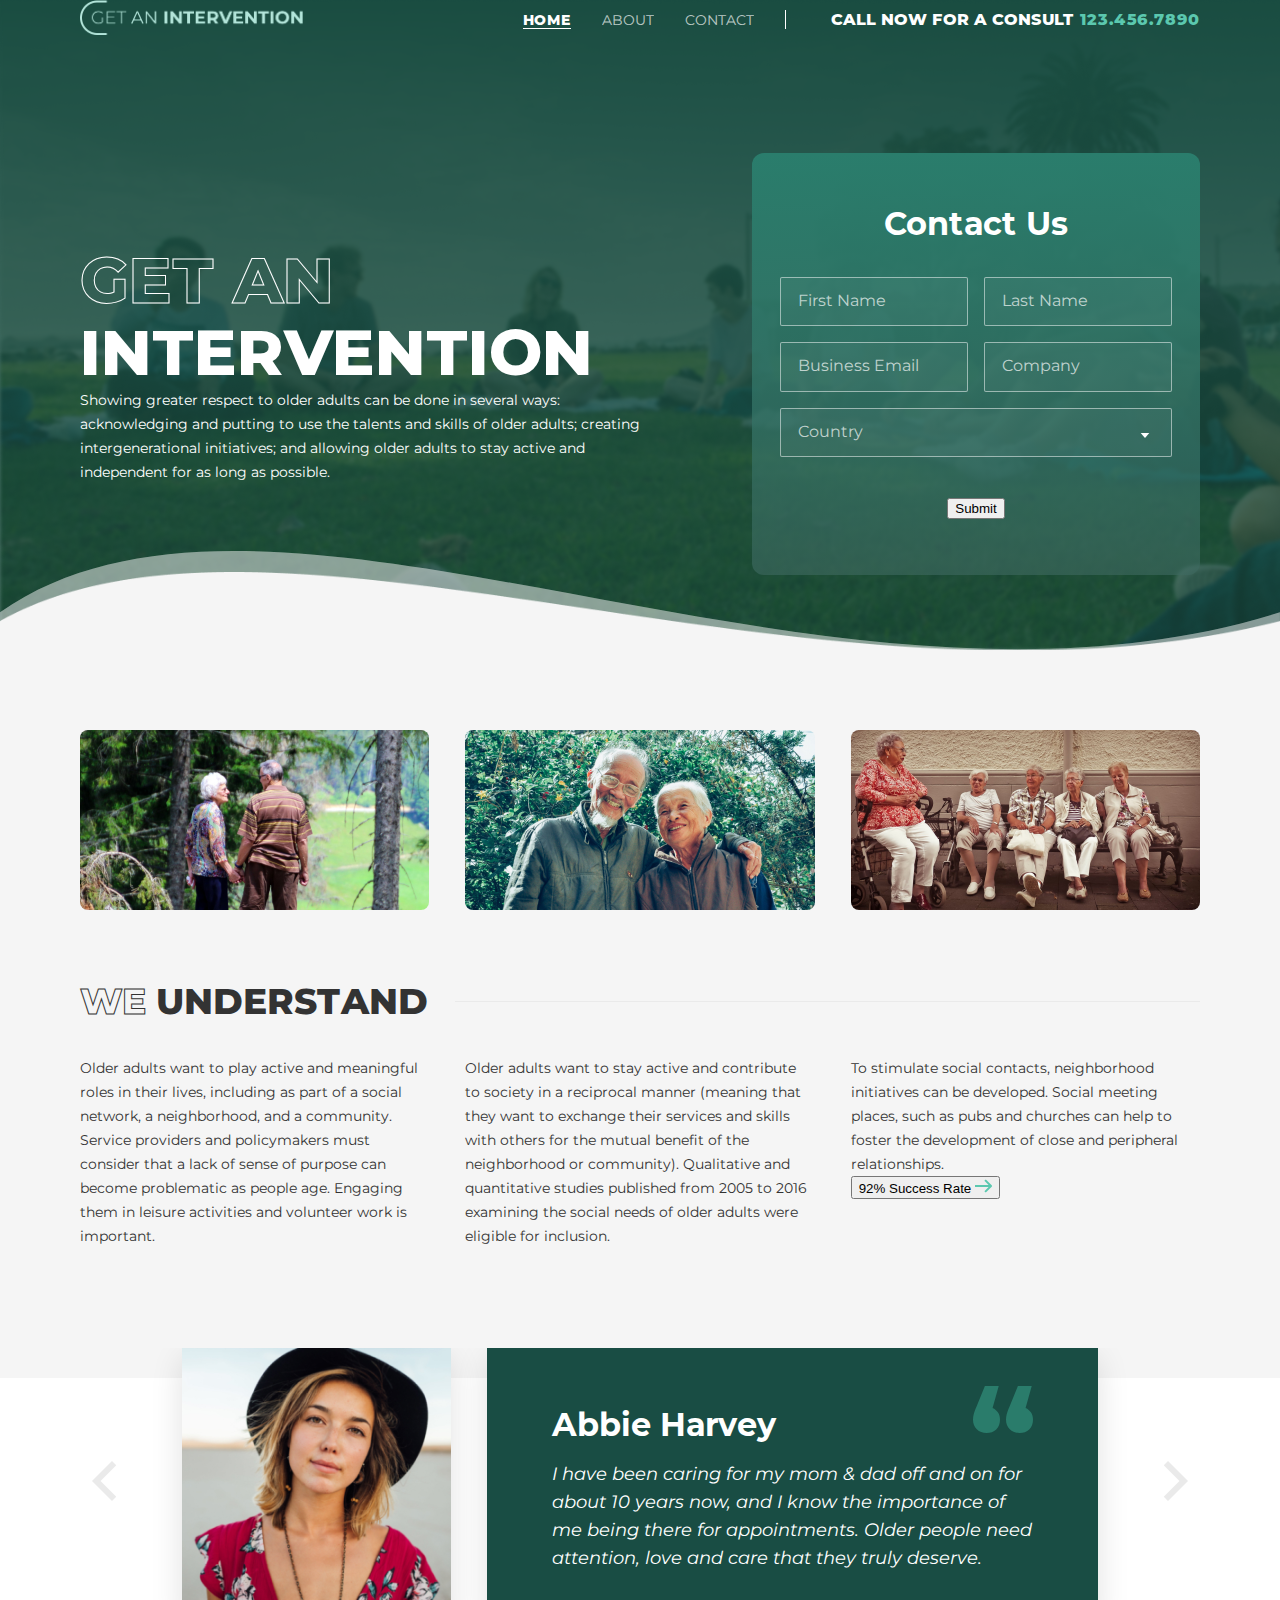
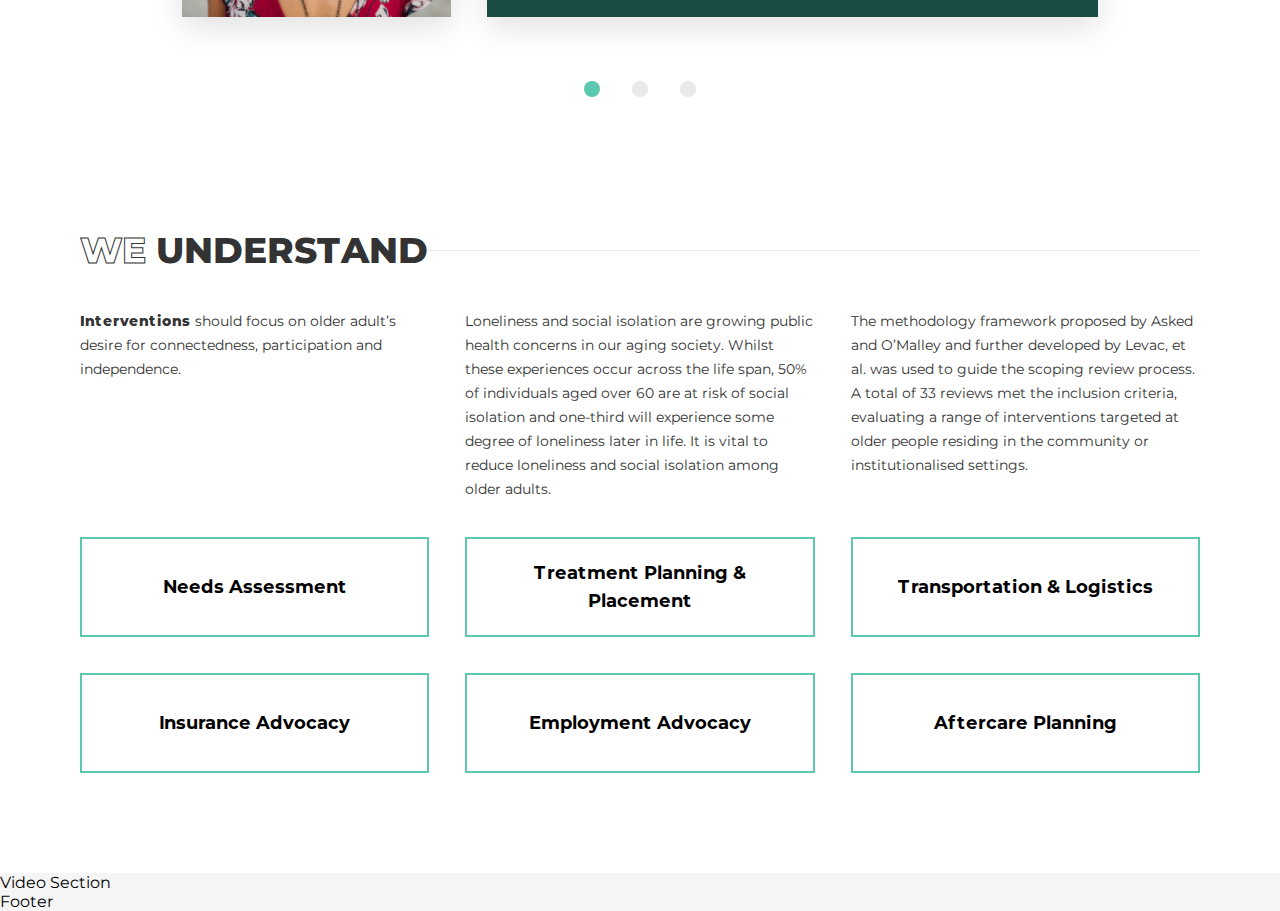
==== index.html @ 81221dfa "feat: :sparkles: introduce contact form" ====
<!DOCTYPE html>
<html lang="en">
  <head>
    <meta charset="UTF-8" />
    <meta name="viewport" content="width=device-width, initial-scale=1.0" />
    <title>Get an intervention</title>

    <link rel="stylesheet" href="./css/style.css" />
  </head>
  <body>
    <section id="header-section" class="hidden">
      <div class="main-container">
        <div class="flex flex-wrap justify-between">
          <div class="header-logo">
            <img src="./public/images/logo.png" />
          </div>
          <div class="header-menu flex flex-wrap align-center">
            <div class="header-menu-item active">HOME</div>
            <div class="header-menu-item">ABOUT</div>
            <div class="header-menu-item">CONTACT</div>
            <div class="header-menu-contact">
              CALL NOW FOR A CONSULT <span>123.456.7890</span>
            </div>
          </div>
        </div>
      </div>
    </section>

    <section id="masthead-section">
      <div class="relative h-full">
        <div class="h-fit main-container masthead-header">
          <div class="flex flex-wrap justify-between align-center">
            <div class="header-logo">
              <img src="./public/images/logo.png" />
            </div>
            <div class="header-menu flex flex-wrap align-center">
              <div class="header-menu-item active">HOME</div>
              <div class="header-menu-item">ABOUT</div>
              <div class="header-menu-item">CONTACT</div>
              <div class="header-menu-contact">
                CALL NOW FOR A CONSULT <span>123.456.7890</span>
              </div>
            </div>
          </div>
        </div>

        <div class="main-container h-full masthead-content">
          <div class="flex flex-wrap h-full">
            <div class="w-60 flex align-center">
              <div>
                <h1 class="general-title white masthead-content-title">
                  <span>GET AN</span> <br />
                  INTERVENTION
                </h1>
                <p class="masthead-description">
                  Showing greater respect to older adults can be done in several
                  ways: <br />
                  acknowledging and putting to use the talents and skills of
                  older adults; creating intergenerational initiatives; and
                  allowing older adults to stay active and independent for as
                  long as possible.
                </p>
              </div>
            </div>
            <div class="w-40 flex align-center">
              <div class="w-full masthead-contact-container">
                <h1>Contact Us</h1>
                <form id="masthead-contact-form">
                  <div class="grid masthead-input-container">
                    <div class="custom-input-container">
                      <label for="first-name" class="custom-label">
                        First Name
                      </label>
                      <input
                        placeholder=" "
                        required
                        class="custom-input"
                        name="first-name"
                      />
                      <div class="custom-input-error">
                        <div class="polygon"></div>
                        <div class="custom-input-error-message">
                          This field can’t be empty. <br />
                          Please fill it in.
                        </div>
                      </div>
                    </div>
                    <div class="custom-input-container">
                      <label for="last-name" class="custom-label">
                        Last Name
                      </label>
                      <input
                        placeholder=" "
                        required
                        class="custom-input"
                        name="last-name"
                      />
                      <div class="custom-input-error">
                        <div class="polygon"></div>
                        <div class="custom-input-error-message">
                          This field can’t be empty. <br />
                          Please fill it in.
                        </div>
                      </div>
                    </div>
                    <div class="custom-input-container">
                      <label for="email" class="custom-label">
                        Business Email
                      </label>
                      <input
                        placeholder=" "
                        required
                        class="custom-input"
                        type="email"
                        name="email"
                      />
                      <div class="custom-input-error">
                        <div class="polygon"></div>
                        <div class="custom-input-error-message">
                          This field can’t be empty. <br />
                          Please fill it in.
                        </div>
                      </div>
                    </div>
                    <div class="custom-input-container">
                      <label for="company" class="custom-label">
                        Company
                      </label>
                      <input
                        placeholder=" "
                        required
                        class="custom-input"
                        name="company"
                      />
                      <div class="custom-input-error">
                        <div class="polygon"></div>
                        <div class="custom-input-error-message">
                          This field can’t be empty. <br />
                          Please fill it in.
                        </div>
                      </div>
                    </div>
                  </div>
                  <div class="grid masthead-select-container">
                    <div class="custom-select-container">
                      <label for="country" class="custom-label">Country</label>
                      <select class="custom-input" name="country" required>
                        <option disabled selected value=""></option>
                        <option value="US">United States</option>
                        <option value="IN">Indonesia</option>
                        <option value="SG">Singapore</option>
                        <option value="HK">Hongkong</option>
                      </select>
                      <svg
                        width="10"
                        height="5"
                        viewBox="0 0 10 5"
                        fill="none"
                        xmlns="http://www.w3.org/2000/svg"
                        class="custom-select-icon"
                      >
                        <path
                          d="M4.99995 5L0.669823 -2.18762e-06L9.33008 -1.43051e-06L4.99995 5Z"
                          fill="white"
                        />
                      </svg>
                      <div class="custom-input-error">
                        <div class="polygon"></div>
                        <div class="custom-input-error-message">
                          This field can’t be empty. Please select specific
                          country.
                        </div>
                      </div>
                    </div>
                  </div>
                  <div class="masthead-contact-button">
                    <button id="masthead-contact-submit-button" type="submit">
                      Submit
                    </button>
                  </div>
                </form>
              </div>
            </div>
          </div>
        </div>

        <div class="absolute masthead-wave w-full">
          <img
            src="./public/images/wave.svg"
            class="masthead-second-wave w-full"
          />
          <img
            src="./public/images/wave.png"
            class="masthead-first-wave w-full"
          />
        </div>
      </div>
    </section>

    <section id="photo-grid-section">
      <div class="main-container">
        <div class="grid justify-between photo-grid-item-container">
          <div class="photo-grid-item">
            <img src="./public/images/grid-1.jpg" />
          </div>
          <div class="photo-grid-item">
            <img src="./public/images/grid-2.jpg" />
          </div>
          <div class="photo-grid-item">
            <img src="./public/images/grid-3.jpg" />
          </div>
        </div>
        <div class="flex flex-wrap align-center photo-grid-title-container">
          <h1 class="general-title black photo-grid-title">
            <span>WE</span> UNDERSTAND
          </h1>
          <div class="divider"></div>
        </div>
        <div class="grid photo-grid-content">
          <div class="">
            <p>
              Older adults want to play active and meaningful roles in their
              lives, including as part of a social network, a neighborhood, and
              a community. Service providers and policymakers must consider that
              a lack of sense of purpose can become problematic as people age.
              Engaging them in leisure activities and volunteer work is
              important.
            </p>
          </div>
          <div class="">
            <p>
              Older adults want to stay active and contribute to society in a
              reciprocal manner (meaning that they want to exchange their
              services and skills with others for the mutual benefit of the
              neighborhood or community). Qualitative and quantitative studies
              published from 2005 to 2016 examining the social needs of older
              adults were eligible for inclusion.
            </p>
          </div>
          <div class="">
            <p>
              To stimulate social contacts, neighborhood initiatives can be
              developed. Social meeting places, such as pubs and churches can
              help to foster the development of close and peripheral
              relationships.
            </p>
            <div>
              <button>
                92% Success Rate
                <span><img src="./public/icons/right-arrow.svg" /></span>
              </button>
            </div>
          </div>
        </div>
      </div>
    </section>

    <section id="testimonial-section">
      <div class="main-container">
        <div id="testimonial-slider">
          <div class="flex flex-wrap align-center">
            <div class="w-fit testimonial-slider-arrow">
              <svg
                width="48"
                height="48"
                viewBox="0 0 48 48"
                fill="none"
                xmlns="http://www.w3.org/2000/svg"
              >
                <path
                  d="M36.24 39.76L20.48 24L36.24 8.24L32 4L12 24L32 44L36.24 39.76Z"
                  fill="#EAEAEA"
                />
              </svg>
            </div>
            <div class="testimonial-slider-item-container">
              <div
                class="flex flex-wrap align-center testimonial-slider-item active"
              >
                <div class="slider-item-image">
                  <img src="./public/images/slider-1.jpg" />
                </div>
                <div class="slider-item-content-container">
                  <div class="slider-item-content">
                    <h1>Abbie Harvey</h1>
                    <p>
                      I have been caring for my mom & dad off and on for about
                      10 years now, and I know the importance of me being there
                      for appointments. Older people need attention, love and
                      care that they truly deserve.
                    </p>
                  </div>
                  <div class="slider-item-content-quotes">
                    <img src="./public/icons/quotes.svg" />
                  </div>
                </div>
              </div>
              <div class="flex flex-wrap align-center testimonial-slider-item">
                <div class="slider-item-image">
                  <img src="./public/images/slider-2.jpg" />
                </div>
                <div class="slider-item-content-container">
                  <div class="slider-item-content">
                    <h1>John Doe</h1>
                    <p>
                      I’ve been helping my aunt and uncle for almost 5 years
                      now, and I realize how crucial it is to be there during
                      their appointments. Seniors need the care, understanding,
                      and kindness that they truly deserve.
                    </p>
                  </div>
                  <div class="slider-item-content-quotes">
                    <img src="./public/icons/quotes.svg" />
                  </div>
                </div>
              </div>
              <div class="flex flex-wrap align-center testimonial-slider-item">
                <div class="slider-item-image">
                  <img src="./public/images/slider-3.jpg" />
                </div>
                <div class="slider-item-content-container">
                  <div class="slider-item-content">
                    <h1>Aria Celeste</h1>
                    <p>
                      I've been looking after my grandparents for several years,
                      and I’ve come to see how important it is to be present for
                      their visits. Older adults deserve the respect, warmth,
                      and attention that make a real difference in their lives.
                    </p>
                  </div>
                  <div class="slider-item-content-quotes">
                    <img src="./public/icons/quotes.svg" />
                  </div>
                </div>
              </div>
            </div>
            <div class="w-fit testimonial-slider-arrow">
              <svg
                width="48"
                height="48"
                viewBox="0 0 48 48"
                fill="none"
                xmlns="http://www.w3.org/2000/svg"
              >
                <path
                  d="M11.76 8.24L27.52 24L11.76 39.76L16 44L36 24L16 4L11.76 8.24Z"
                  fill="#EAEAEA"
                />
              </svg>
            </div>
          </div>
          <div class="testimonial-slider-dot-container">
            <div class="testimonial-slider-dot active"></div>
            <div class="testimonial-slider-dot"></div>
            <div class="testimonial-slider-dot"></div>
          </div>
        </div>
      </div>
    </section>

    <section id="organize-section">
      <div class="main-container">
        <div class="flex flex-wrap align-center organized-title-container">
          <h1 class="general-title black organized-title">
            <span>WE</span> UNDERSTAND
          </h1>
          <div class="divider"></div>
        </div>
        <div class="grid organized-content">
          <div class="">
            <p>
              <strong>Interventions</strong> should focus on older adult’s
              desire for connectedness, participation and independence.
            </p>
          </div>
          <div class="">
            <p>
              Loneliness and social isolation are growing public health concerns
              in our aging society. Whilst these experiences occur across the
              life span, 50% of individuals aged over 60 are at risk of social
              isolation and one-third will experience some degree of loneliness
              later in life. It is vital to reduce loneliness and social
              isolation among older adults.
            </p>
          </div>
          <div class="">
            <p>
              The methodology framework proposed by Asked and O’Malley and
              further developed by Levac, et al. was used to guide the scoping
              review process. A total of 33 reviews met the inclusion criteria,
              evaluating a range of interventions targeted at older people
              residing in the community or institutionalised settings.
            </p>
          </div>
        </div>
        <div class="grid organized-boxed">
          <div class="organized-boxed-item">
            <div class="flex align-center organized-boxed-item-content">
              Needs Assessment
              <span class="flex align-center organized-boxed-item-info">
                <img src="./public/icons/info.svg" />
              </span>
            </div>
            <div class="flex align-center organized-boxed-item-more-info">
              <div class="relative">
                <div class="polygon"></div>
                <div class="organized-boxed-item-more-info-content">
                  We take the time to understand your unique circumstances and
                  identify the specific resources and services required to best
                  support your goals.
                </div>
              </div>
            </div>
          </div>
          <div class="organized-boxed-item">
            <div class="flex align-center organized-boxed-item-content">
              Treatment Planning & <br />
              Placement
              <span class="flex align-center organized-boxed-item-info">
                <img src="./public/icons/info.svg" />
              </span>
            </div>
            <div class="flex align-center organized-boxed-item-more-info">
              <div class="relative">
                <div class="polygon"></div>
                <div class="organized-boxed-item-more-info-content">
                  Our team develops personalized treatment plans and connects
                  you with the right services to ensure you receive the care you
                  need in the most suitable setting.
                </div>
              </div>
            </div>
          </div>
          <div class="organized-boxed-item">
            <div class="flex align-center organized-boxed-item-content">
              Transportation & Logistics
              <span class="flex align-center organized-boxed-item-info">
                <img src="./public/icons/info.svg" />
              </span>
            </div>
            <div class="flex align-center organized-boxed-item-more-info">
              <div class="relative">
                <div class="polygon"></div>
                <div class="organized-boxed-item-more-info-content">
                  We coordinate all the details of your journey, ensuring
                  seamless and stress-free transportation solutions that align
                  with your treatment and personal needs.
                </div>
              </div>
            </div>
          </div>
          <div class="organized-boxed-item">
            <div class="flex align-center organized-boxed-item-content">
              Insurance Advocacy
              <span class="flex align-center organized-boxed-item-info">
                <img src="./public/icons/info.svg" />
              </span>
            </div>
            <div class="flex align-center organized-boxed-item-more-info">
              <div class="relative">
                <div class="polygon"></div>
                <div class="organized-boxed-item-more-info-content">
                  We’re experienced in our individual crafts and understand how
                  each one of our roles impacts your plan holistically.
                </div>
              </div>
            </div>
          </div>
          <div class="organized-boxed-item">
            <div class="flex align-center organized-boxed-item-content">
              Employment Advocacy
              <span class="flex align-center organized-boxed-item-info">
                <img src="./public/icons/info.svg" />
              </span>
            </div>
            <div class="flex align-center organized-boxed-item-more-info">
              <div class="relative">
                <div class="polygon"></div>
                <div class="organized-boxed-item-more-info-content">
                  We assist you in navigating the job market, advocating for
                  opportunities that align with your skills, experience, and
                  long-term career aspirations.
                </div>
              </div>
            </div>
          </div>
          <div class="organized-boxed-item">
            <div class="flex align-center organized-boxed-item-content">
              Aftercare Planning
              <span class="flex align-center organized-boxed-item-info">
                <img src="./public/icons/info.svg" />
              </span>
            </div>
            <div class="flex align-center organized-boxed-item-more-info">
              <div class="relative">
                <div class="polygon"></div>
                <div class="organized-boxed-item-more-info-content">
                  We create customized aftercare plans that provide ongoing
                  support, helping you maintain progress and stay on track long
                  after your initial treatment ends.
                </div>
              </div>
            </div>
          </div>
        </div>
      </div>
    </section>

    <section id="video-section">Video Section</section>

    <footer id="footer">Footer</footer>

    <script src="./js/index.js" type="text/javascript"></script>
    <script src="./js/slider.js" type="text/javascript"></script>
    <script src="./js/input.js" type="text/javascript"></script>
  </body>
</html>
---- css/style.css ----
@import "_font.css";
@import "_color.css";
@import "_general.css";
@import "_theme.css";
@import "_input.css";

@import "header.css";
@import "masthead.css";
@import "photo-grid.css";
@import "testimonial.css";
@import "organized.css";

@import "_1280px.css";
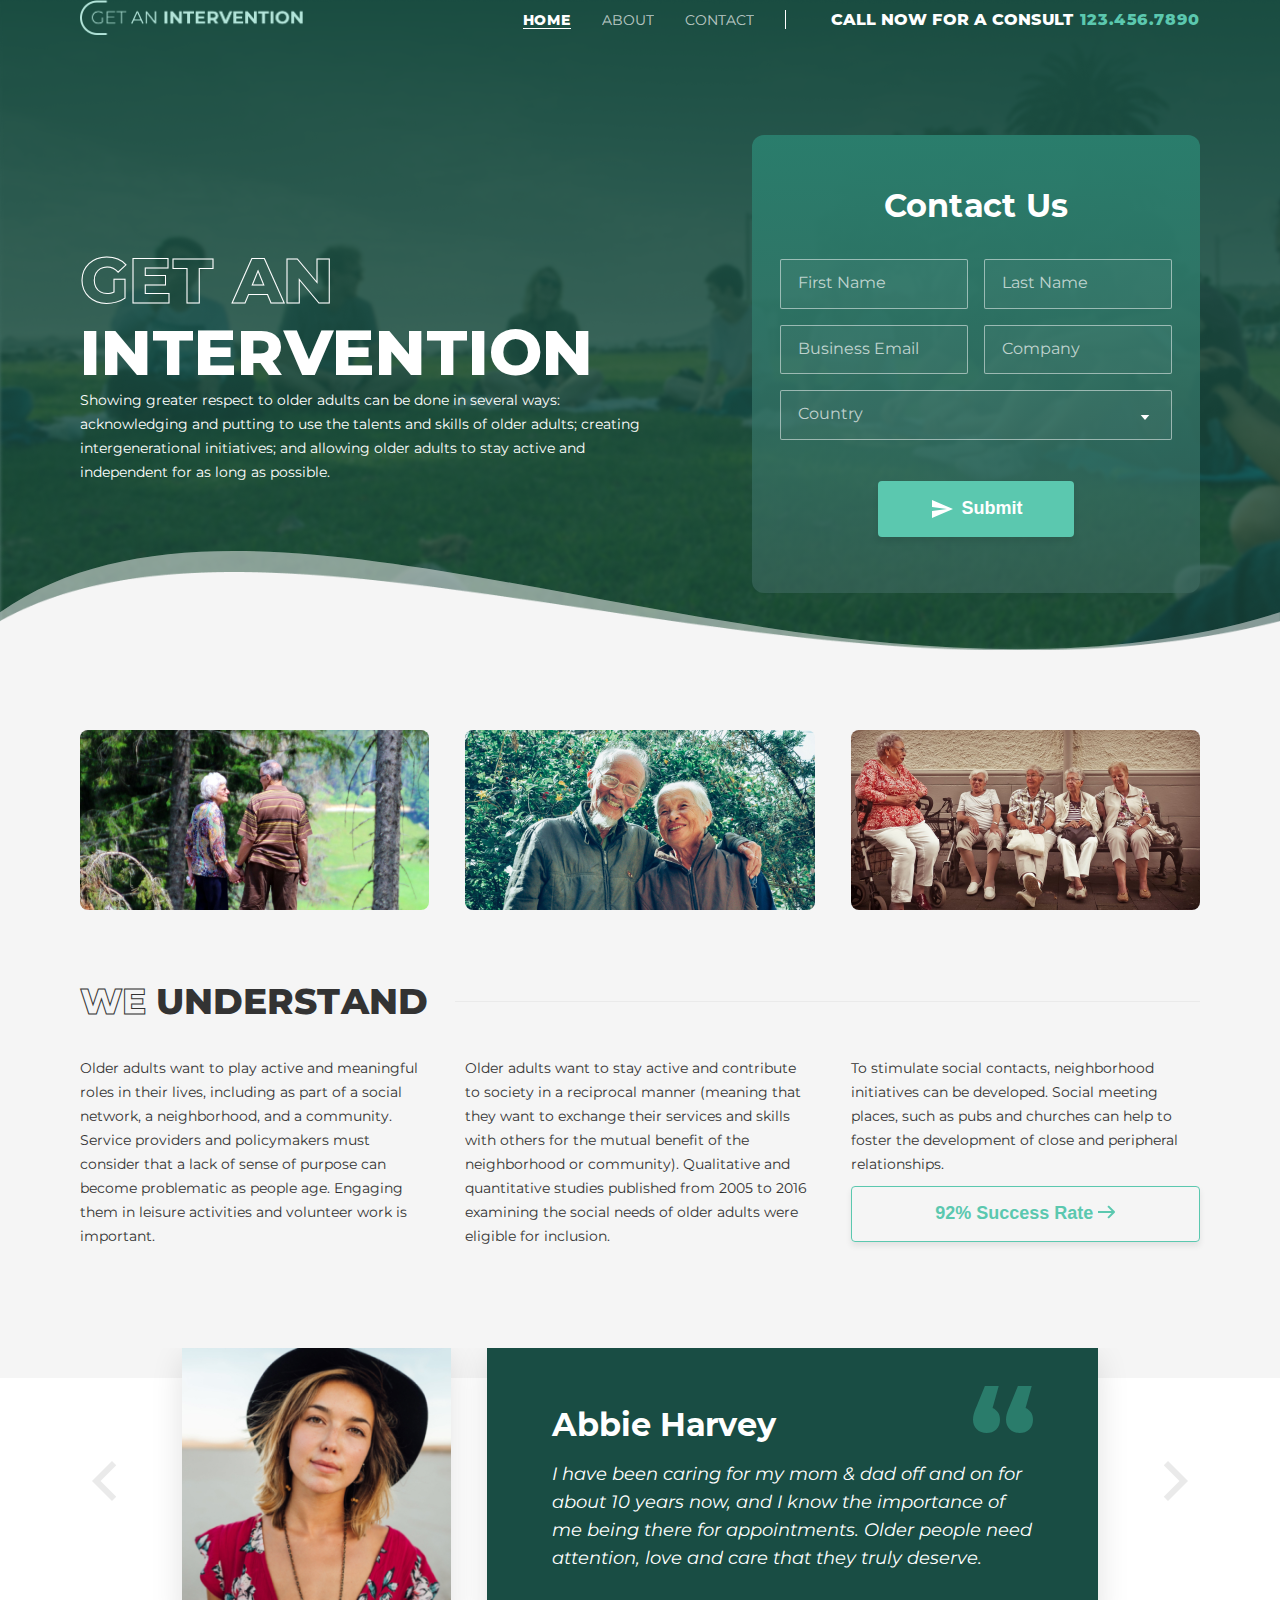
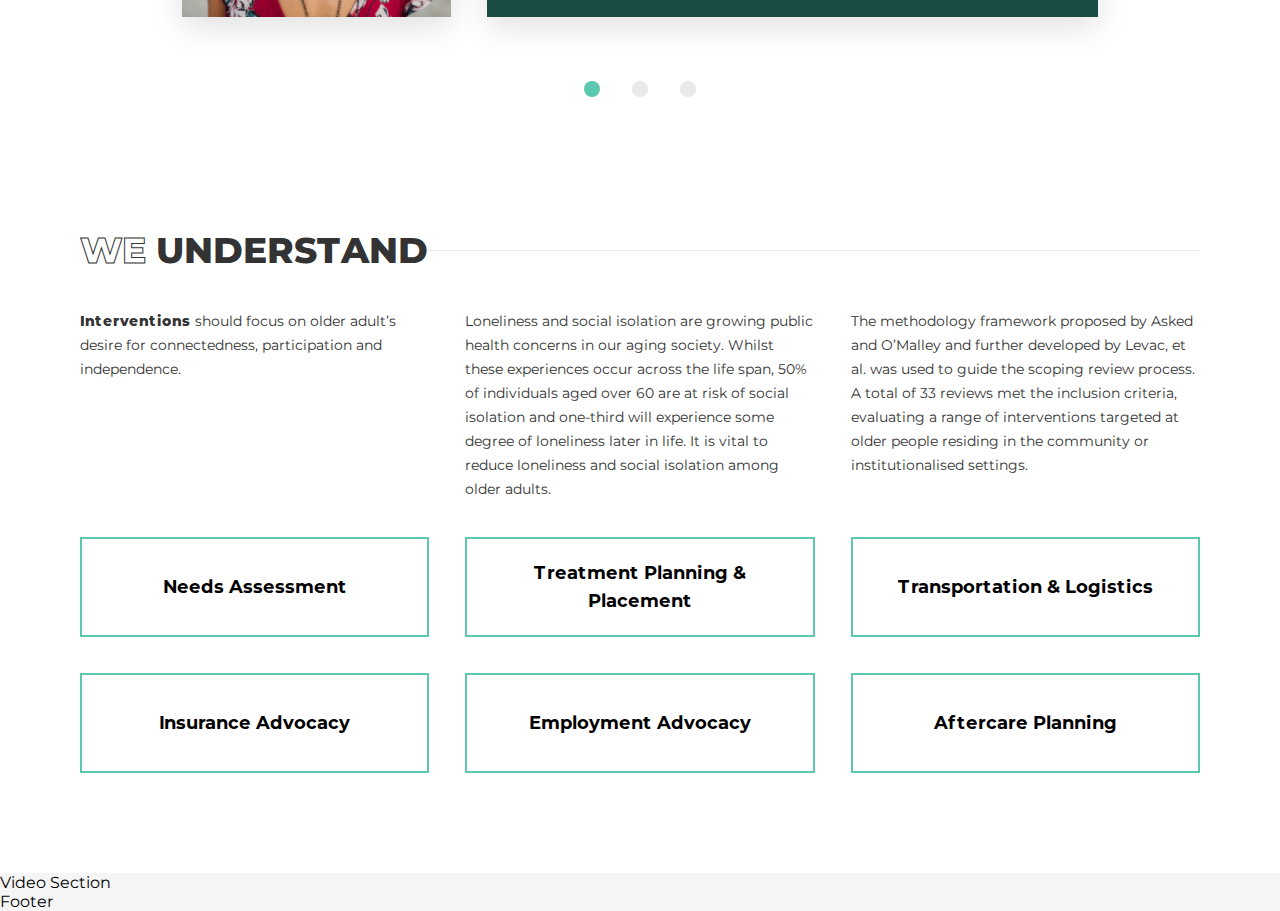
==== commit e0604f6d: "feat: :sparkles: add styling for button" ====
--- a/index.html
+++ b/index.html
@@ -174,7 +174,14 @@
                     </div>
                   </div>
                   <div class="masthead-contact-button">
-                    <button id="masthead-contact-submit-button" type="submit">
+                    <button
+                      id="masthead-contact-submit-button"
+                      type="submit"
+                      class="flex align-center justify-center button button-primary"
+                    >
+                      <span class="flex align-center">
+                        <img src="./public/icons/send.svg" />
+                      </span>
                       Submit
                     </button>
                   </div>
@@ -244,8 +251,8 @@
               help to foster the development of close and peripheral
               relationships.
             </p>
-            <div>
-              <button>
+            <div class="photo-grid-button">
+              <button class="button button-outlined">
                 92% Success Rate
                 <span><img src="./public/icons/right-arrow.svg" /></span>
               </button>
--- a/css/style.css
+++ b/css/style.css
@@ -3,6 +3,7 @@
 @import "_general.css";
 @import "_theme.css";
 @import "_input.css";
+@import "_button.css";
 
 @import "header.css";
 @import "masthead.css";
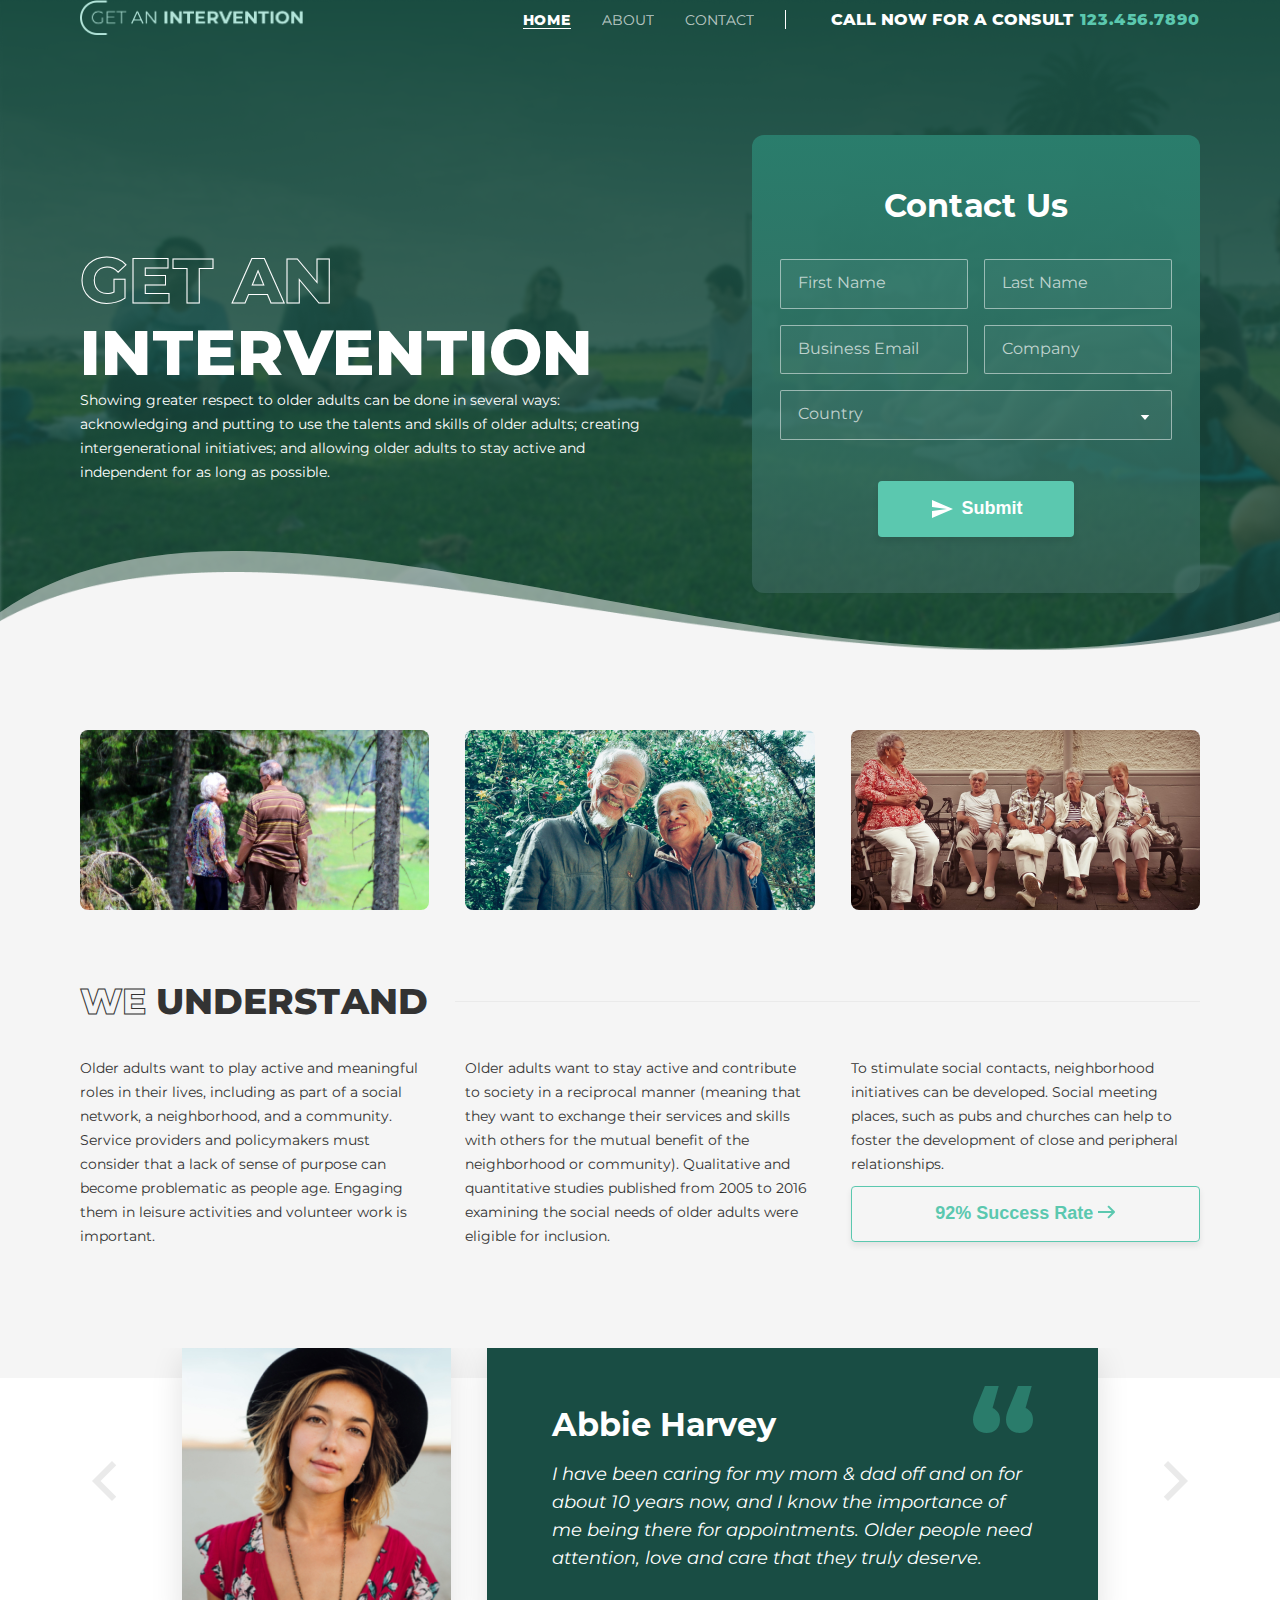
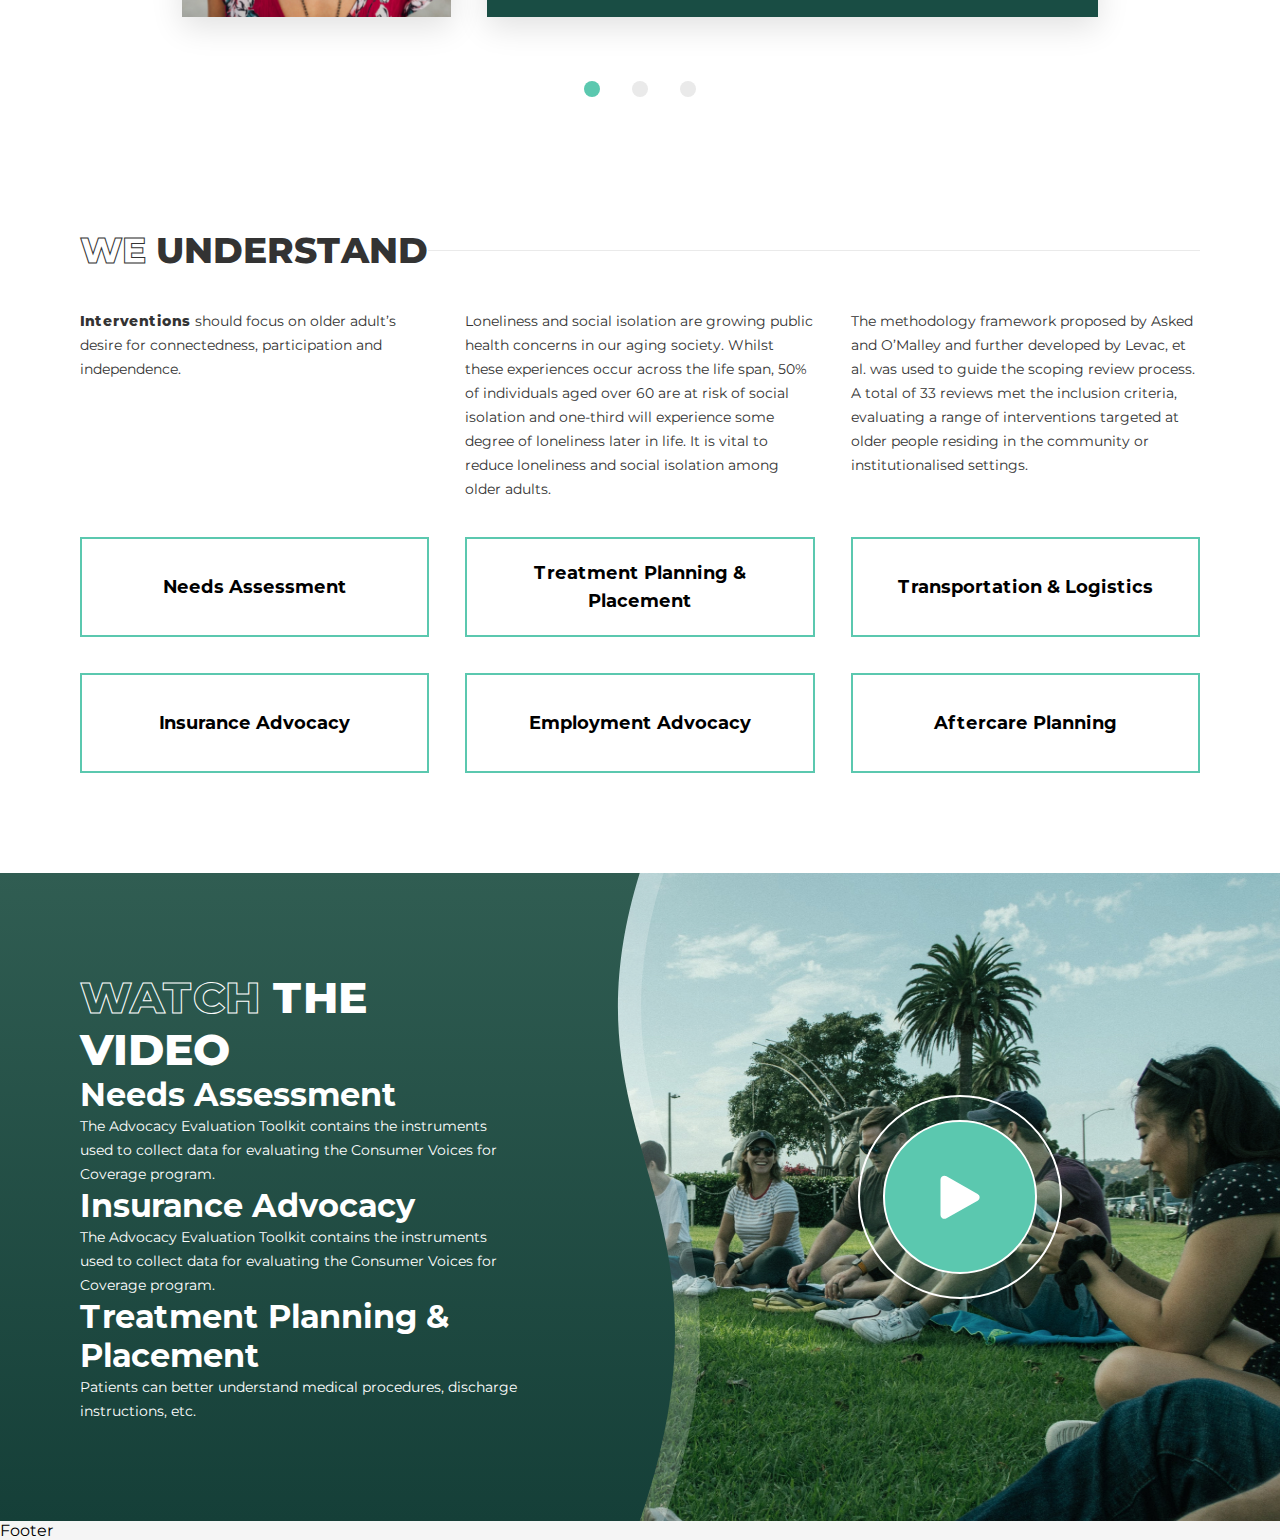
==== commit be204e24: "feat: :sparkles: add video section" ====
--- a/index.html
+++ b/index.html
@@ -513,12 +513,135 @@
       </div>
     </section>
 
-    <section id="video-section">Video Section</section>
+    <section id="video-section">
+      <div class="main-container">
+        <div class="absolute video-section-right-image">
+          <div class="relative h-full">
+            <img src="./public/images/video-image.jpg" />
+            <div class="video-play-icon-container" id="video-play-button">
+              <div class="video-play-icon-boxed">
+                <div class="video-play-icon-overlay"></div>
+                <div class="video-play-icon">
+                  <img src="./public/icons/play.svg" />
+                </div>
+              </div>
+            </div>
+          </div>
+        </div>
+
+        <div
+          class="flex flex-wrap align-center justify-center absolute video-section-left-image"
+        >
+          <svg
+            width="779"
+            height="648"
+            viewBox="0 0 779 648"
+            fill="none"
+            xmlns="http://www.w3.org/2000/svg"
+            class="video-wave-1"
+          >
+            <path
+              d="M0 0H742.597C655.445 274 857.597 323.5 742.597 648H0V0Z"
+              fill="white"
+              fill-opacity="0.2"
+            />
+          </svg>
+
+          <svg
+            width="755"
+            height="648"
+            viewBox="0 0 755 648"
+            fill="none"
+            xmlns="http://www.w3.org/2000/svg"
+            class="video-wave-2"
+          >
+            <path
+              d="M0 0H719.719C635.252 274 831.175 323.5 719.719 648H0V0Z"
+              fill="url(#paint0_linear_377_2)"
+            />
+            <defs>
+              <linearGradient
+                id="paint0_linear_377_2"
+                x1="377.5"
+                y1="0"
+                x2="377.5"
+                y2="648"
+                gradientUnits="userSpaceOnUse"
+              >
+                <stop stop-color="#305D52" />
+                <stop offset="1" stop-color="#153F38" />
+              </linearGradient>
+            </defs>
+          </svg>
+        </div>
+
+        <div class="video-section-content">
+          <div class="flex flex-wrap align-center video-section-left">
+            <div class="h-fit video-section-left-content">
+              <div class="w-full general-title white video-title">
+                <span>WATCH</span> THE VIDEO
+              </div>
+              <div class="w-full video-list">
+                <ul>
+                  <li>
+                    <h1>Needs Assessment</h1>
+                    <p>
+                      The Advocacy Evaluation Toolkit contains the instruments
+                      used to collect data for evaluating the Consumer Voices
+                      for Coverage program.
+                    </p>
+                  </li>
+                  <li>
+                    <h1>Insurance Advocacy</h1>
+                    <p>
+                      The Advocacy Evaluation Toolkit contains the instruments
+                      used to collect data for evaluating the Consumer Voices
+                      for Coverage program.
+                    </p>
+                  </li>
+                  <li>
+                    <h1>Treatment Planning & Placement</h1>
+                    <p>
+                      Patients can better understand medical procedures,
+                      discharge instructions, etc.
+                    </p>
+                  </li>
+                </ul>
+              </div>
+            </div>
+          </div>
+        </div>
+      </div>
+
+      <div id="video-popup" class="video-popup">
+        <div class="video-popup-close" id="video-popup-close">
+          <svg
+            xmlns="http://www.w3.org/2000/svg"
+            viewBox="0 0 30 30"
+            width="30px"
+            height="30px"
+          >
+            <path
+              d="M 7 4 C 6.744125 4 6.4879687 4.0974687 6.2929688 4.2929688 L 4.2929688 6.2929688 C 3.9019687 6.6839688 3.9019687 7.3170313 4.2929688 7.7070312 L 11.585938 15 L 4.2929688 22.292969 C 3.9019687 22.683969 3.9019687 23.317031 4.2929688 23.707031 L 6.2929688 25.707031 C 6.6839688 26.098031 7.3170313 26.098031 7.7070312 25.707031 L 15 18.414062 L 22.292969 25.707031 C 22.682969 26.098031 23.317031 26.098031 23.707031 25.707031 L 25.707031 23.707031 C 26.098031 23.316031 26.098031 22.682969 25.707031 22.292969 L 18.414062 15 L 25.707031 7.7070312 C 26.098031 7.3170312 26.098031 6.6829688 25.707031 6.2929688 L 23.707031 4.2929688 C 23.316031 3.9019687 22.682969 3.9019687 22.292969 4.2929688 L 15 11.585938 L 7.7070312 4.2929688 C 7.5115312 4.0974687 7.255875 4 7 4 z"
+              fill="white"
+            />
+          </svg>
+        </div>
+        <iframe
+          width="80%"
+          height="80%"
+          src="https://www.youtube.com/embed/tgbNymZ7vqY"
+          class="video-popup-item"
+        >
+        </iframe>
+      </div>
+    </section>
 
     <footer id="footer">Footer</footer>
 
     <script src="./js/index.js" type="text/javascript"></script>
     <script src="./js/slider.js" type="text/javascript"></script>
     <script src="./js/input.js" type="text/javascript"></script>
+    <script src="./js/video.js" type="text/javascript"></script>
   </body>
 </html>
--- a/css/style.css
+++ b/css/style.css
@@ -10,5 +10,6 @@
 @import "photo-grid.css";
 @import "testimonial.css";
 @import "organized.css";
+@import "video.css";
 
 @import "_1280px.css";
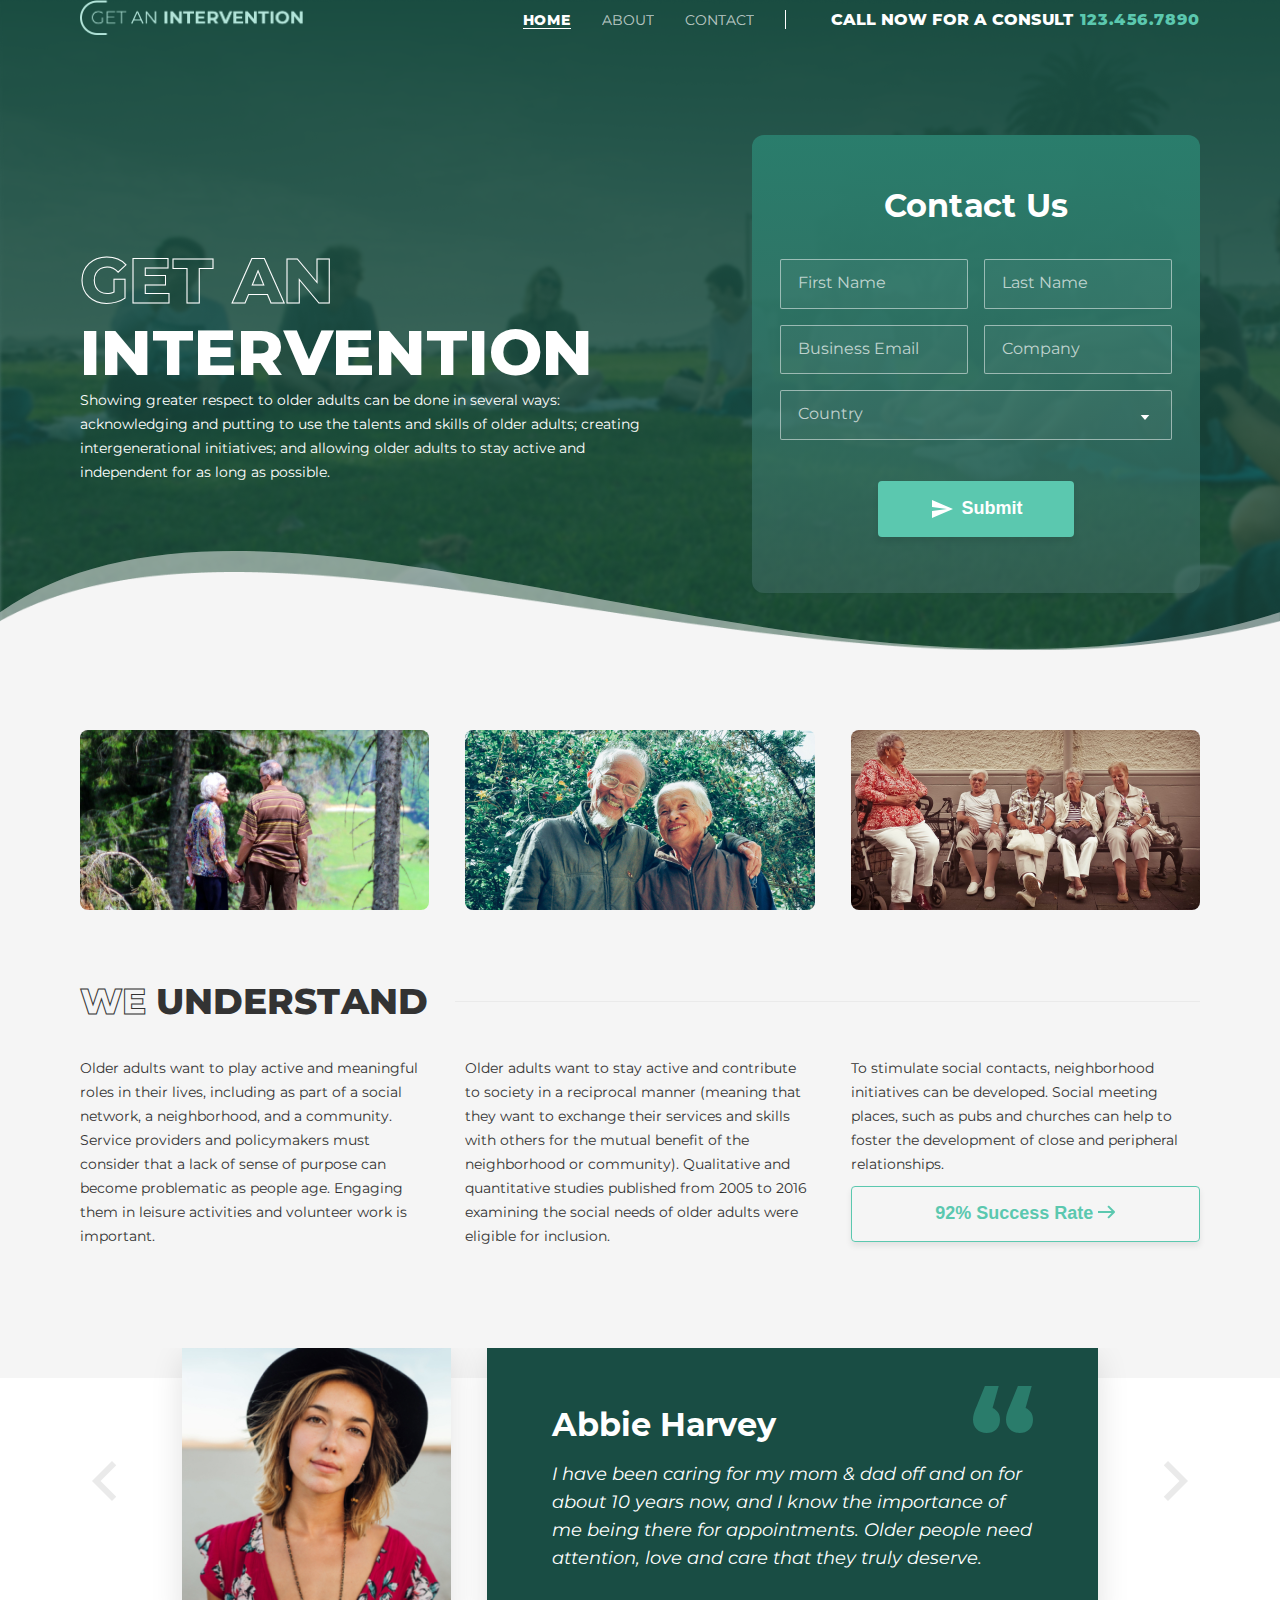
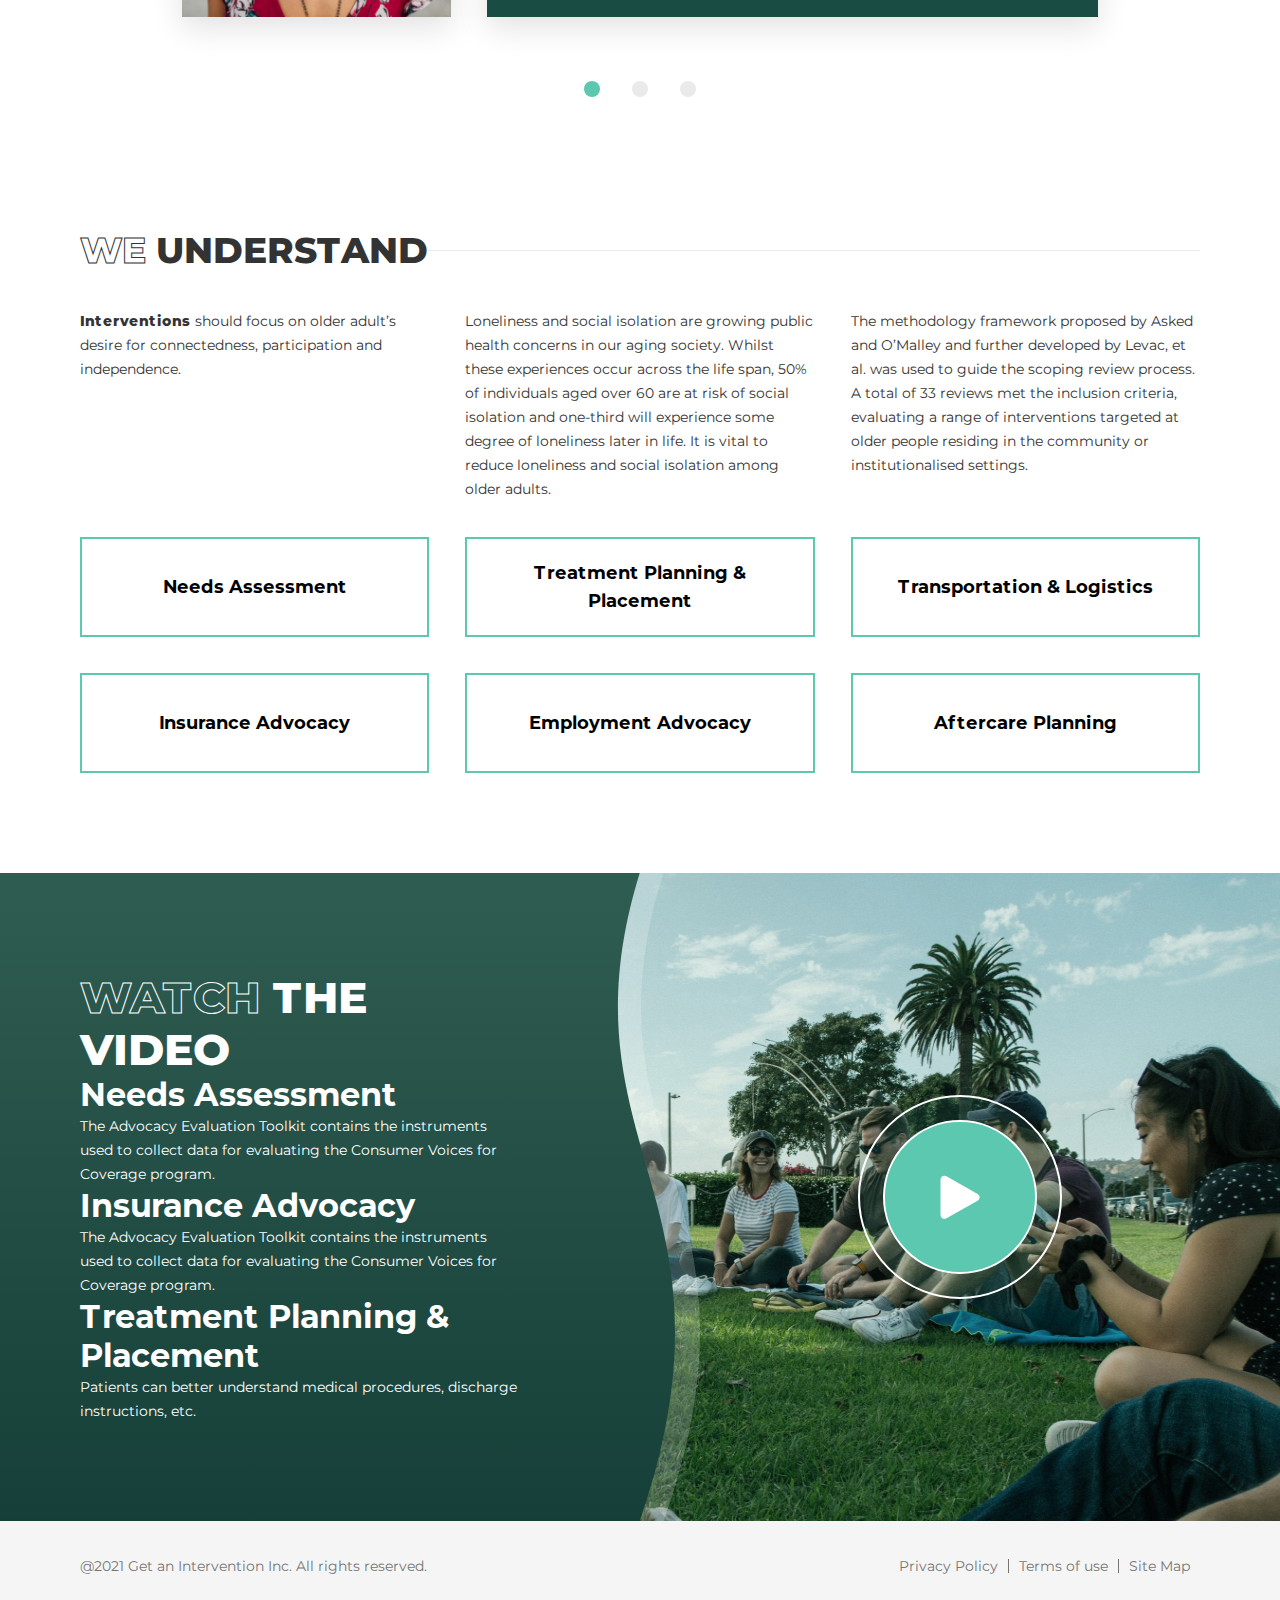
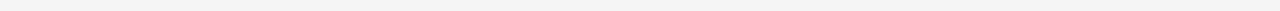
==== commit ff8269cd: "feat: :sparkles: add footer section" ====
--- a/index.html
+++ b/index.html
@@ -637,7 +637,18 @@
       </div>
     </section>
 
-    <footer id="footer">Footer</footer>
+    <footer id="footer">
+      <div class="main-container">
+        <div class="flex justify-between footer-container">
+          <div>@2021 Get an Intervention Inc. All rights reserved.</div>
+          <div class="flex footer-link">
+            <a> Privacy Policy </a>
+            <a> Terms of use </a>
+            <a> Site Map </a>
+          </div>
+        </div>
+      </div>
+    </footer>
 
     <script src="./js/index.js" type="text/javascript"></script>
     <script src="./js/slider.js" type="text/javascript"></script>
--- a/css/style.css
+++ b/css/style.css
@@ -11,5 +11,6 @@
 @import "testimonial.css";
 @import "organized.css";
 @import "video.css";
+@import "footer.css";
 
 @import "_1280px.css";
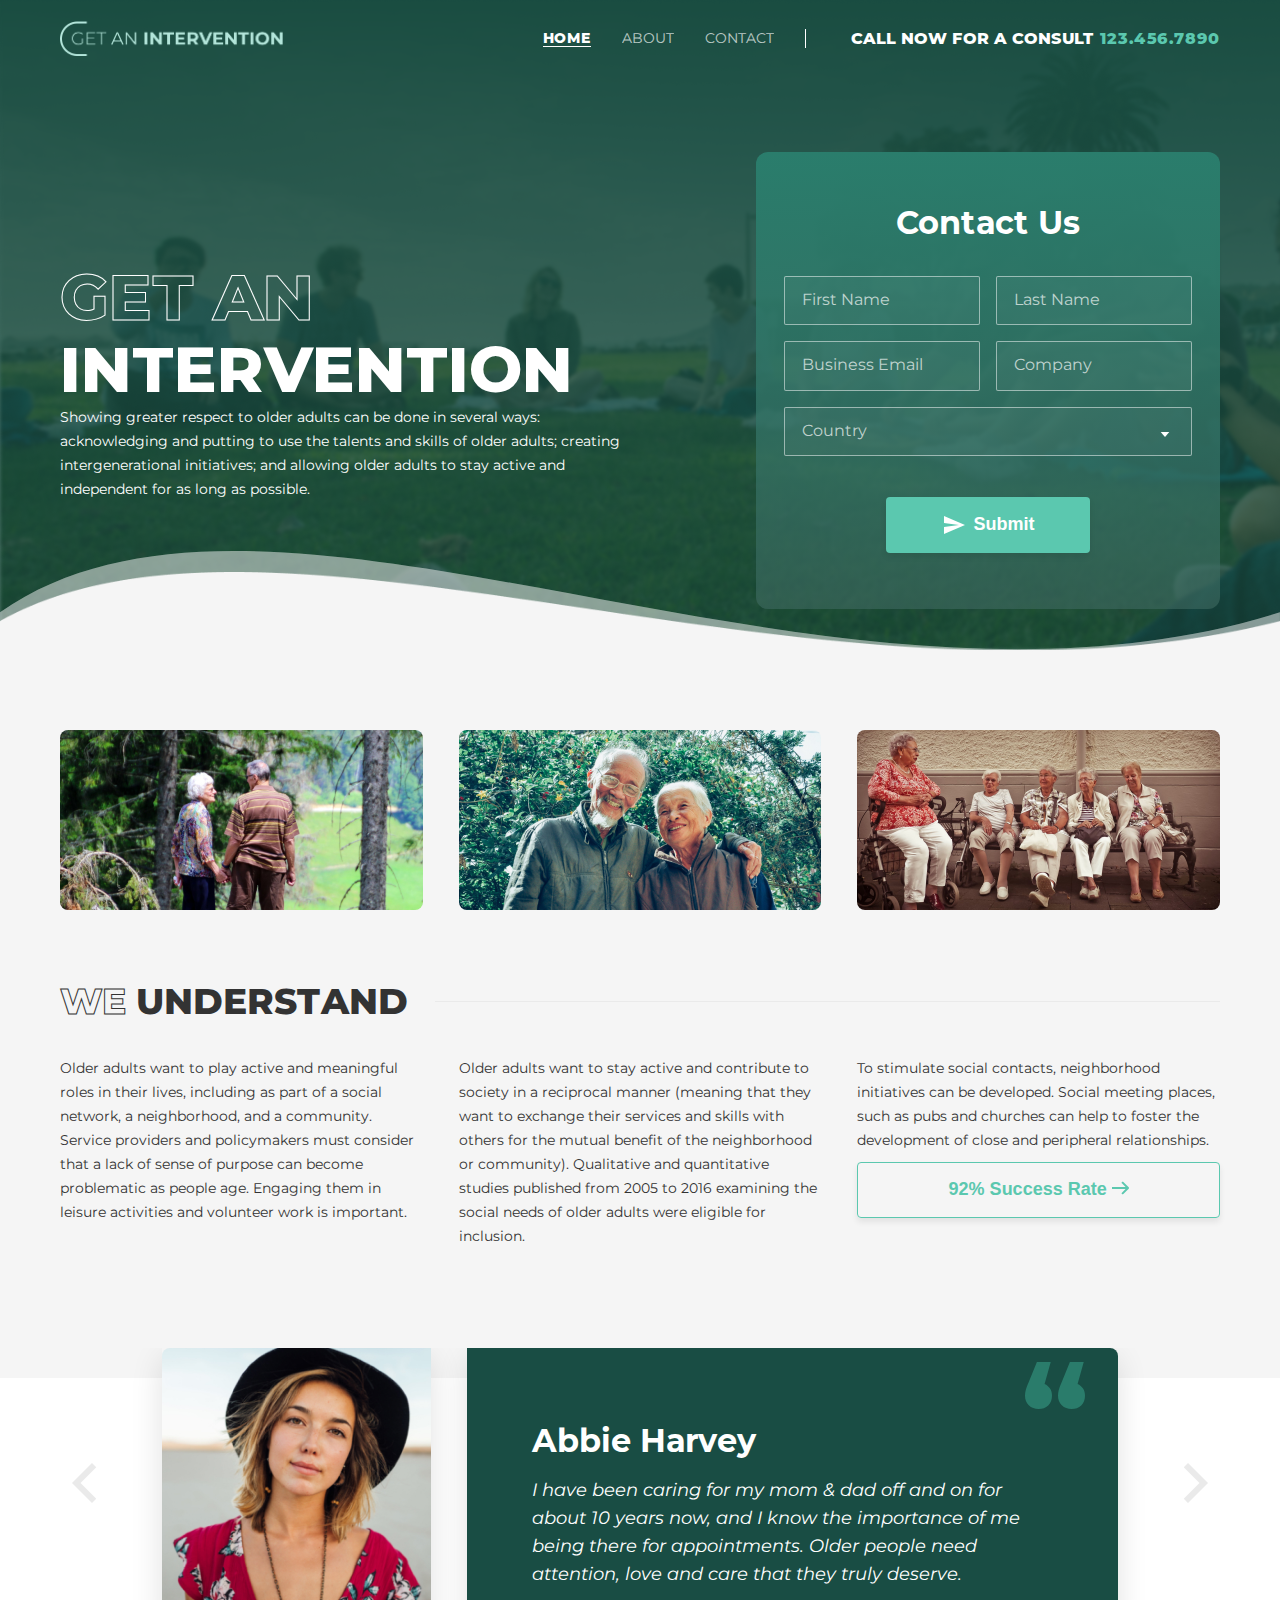
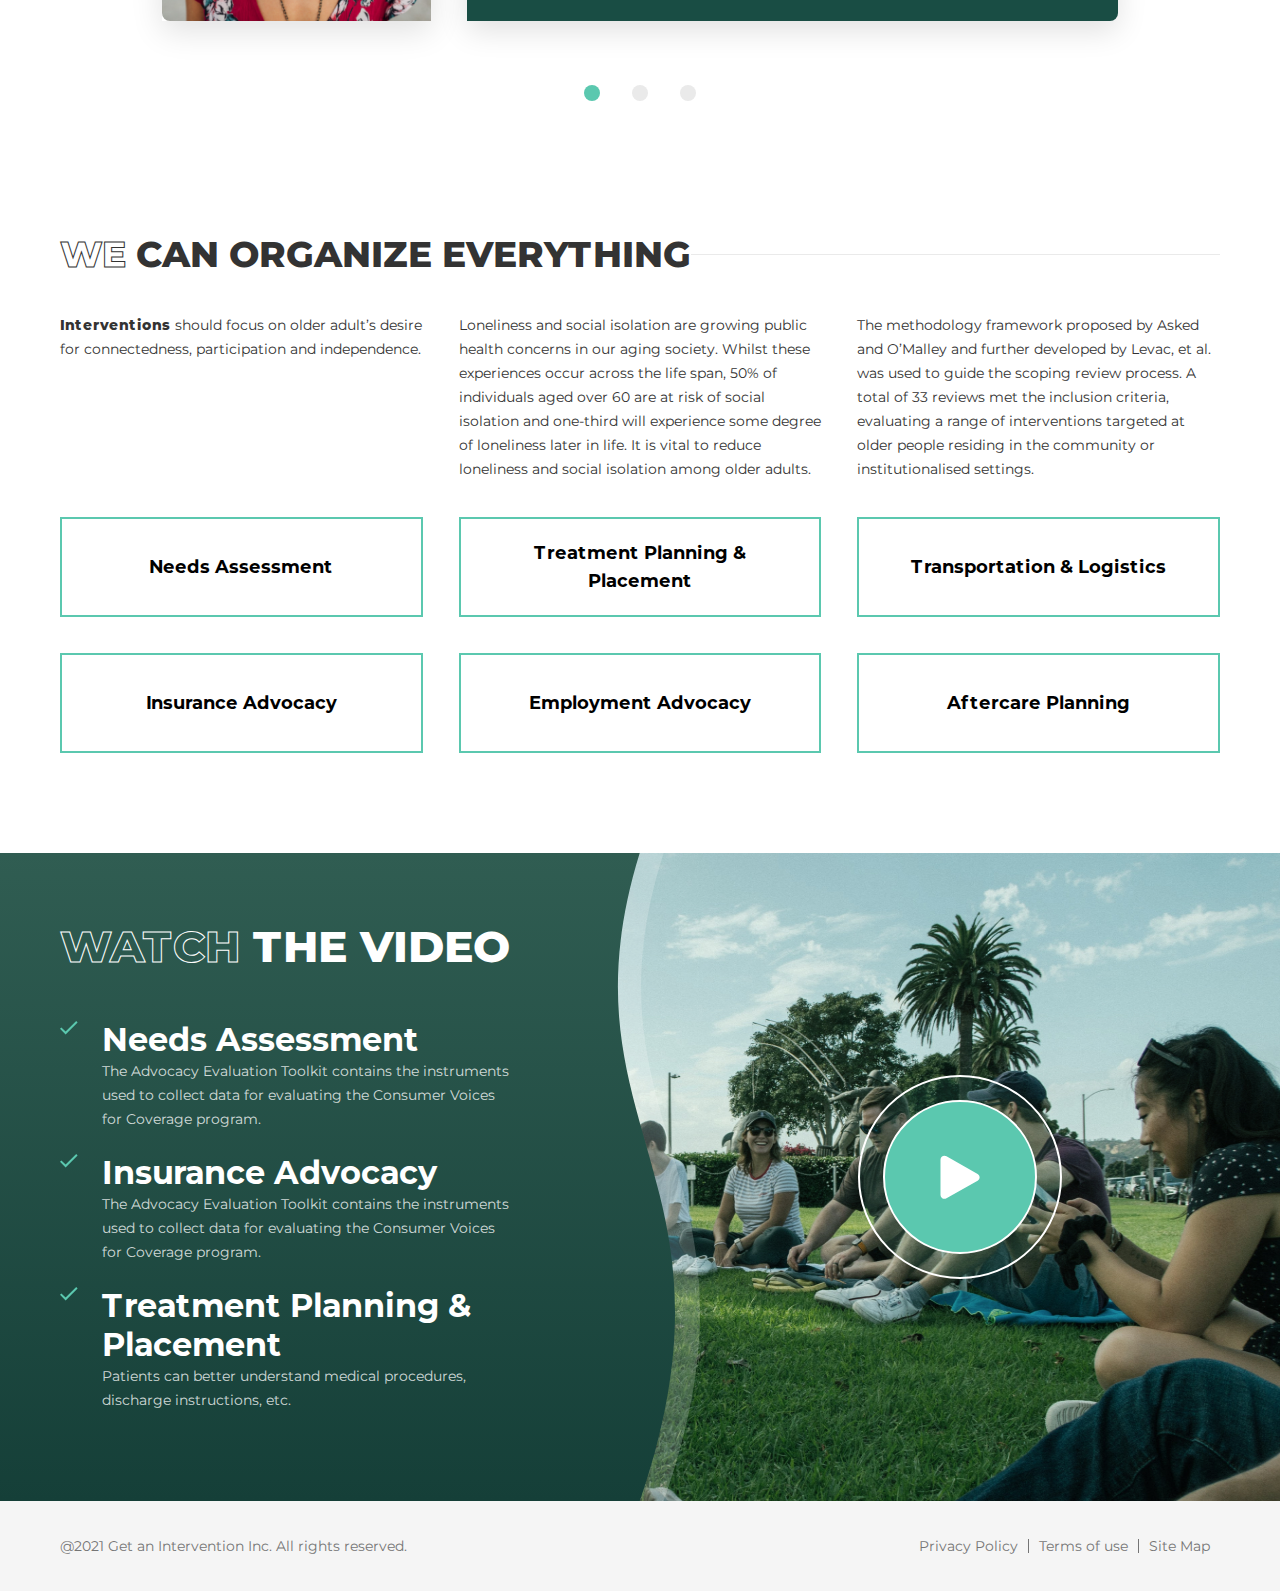
==== commit 5f774261: "feat: :sparkles: add responsive" ====
--- a/index.html
+++ b/index.html
@@ -29,14 +29,18 @@
     <section id="masthead-section">
       <div class="relative h-full">
         <div class="h-fit main-container masthead-header">
-          <div class="flex flex-wrap justify-between align-center">
+          <div
+            class="flex flex-wrap justify-between align-center masthead-container"
+          >
             <div class="header-logo">
               <img src="./public/images/logo.png" />
             </div>
-            <div class="header-menu flex flex-wrap align-center">
-              <div class="header-menu-item active">HOME</div>
-              <div class="header-menu-item">ABOUT</div>
-              <div class="header-menu-item">CONTACT</div>
+            <div class="flex flex-wrap align-center header-menu">
+              <div class="flex flex-wrap align-center header-menu-container">
+                <div class="header-menu-item active">HOME</div>
+                <div class="header-menu-item">ABOUT</div>
+                <div class="header-menu-item">CONTACT</div>
+              </div>
               <div class="header-menu-contact">
                 CALL NOW FOR A CONSULT <span>123.456.7890</span>
               </div>
@@ -45,8 +49,8 @@
         </div>
 
         <div class="main-container h-full masthead-content">
-          <div class="flex flex-wrap h-full">
-            <div class="w-60 flex align-center">
+          <div class="flex flex-wrap h-full masthead-content-container">
+            <div class="w-60 flex align-center masthead-title-container">
               <div>
                 <h1 class="general-title white masthead-content-title">
                   <span>GET AN</span> <br />
@@ -62,7 +66,7 @@
                 </p>
               </div>
             </div>
-            <div class="w-40 flex align-center">
+            <div class="w-40 flex align-center masthead-contact">
               <div class="w-full masthead-contact-container">
                 <h1>Contact Us</h1>
                 <form id="masthead-contact-form">
@@ -194,11 +198,19 @@
         <div class="absolute masthead-wave w-full">
           <img
             src="./public/images/wave.svg"
-            class="masthead-second-wave w-full"
+            class="masthead-second-wave desktop w-full"
+          />
+          <img
+            src="./public/images/wave-tablet.svg"
+            class="masthead-second-wave tablet w-full"
           />
           <img
             src="./public/images/wave.png"
-            class="masthead-first-wave w-full"
+            class="masthead-first-wave desktop w-full"
+          />
+          <img
+            src="./public/images/wave-tablet.png"
+            class="masthead-first-wave tablet w-full"
           />
         </div>
       </div>
@@ -369,7 +381,7 @@
       <div class="main-container">
         <div class="flex flex-wrap align-center organized-title-container">
           <h1 class="general-title black organized-title">
-            <span>WE</span> UNDERSTAND
+            <span>WE</span> CAN ORGANIZE EVERYTHING
           </h1>
           <div class="divider"></div>
         </div>
@@ -513,7 +525,7 @@
       </div>
     </section>
 
-    <section id="video-section">
+    <section id="video-section" class="video-section-desktop">
       <div class="main-container">
         <div class="absolute video-section-right-image">
           <div class="relative h-full">
@@ -584,27 +596,33 @@
               <div class="w-full video-list">
                 <ul>
                   <li>
-                    <h1>Needs Assessment</h1>
-                    <p>
-                      The Advocacy Evaluation Toolkit contains the instruments
-                      used to collect data for evaluating the Consumer Voices
-                      for Coverage program.
-                    </p>
+                    <div>
+                      <h1>Needs Assessment</h1>
+                      <p>
+                        The Advocacy Evaluation Toolkit contains the instruments
+                        used to collect data for evaluating the Consumer Voices
+                        for Coverage program.
+                      </p>
+                    </div>
                   </li>
                   <li>
-                    <h1>Insurance Advocacy</h1>
-                    <p>
-                      The Advocacy Evaluation Toolkit contains the instruments
-                      used to collect data for evaluating the Consumer Voices
-                      for Coverage program.
-                    </p>
+                    <div>
+                      <h1>Insurance Advocacy</h1>
+                      <p>
+                        The Advocacy Evaluation Toolkit contains the instruments
+                        used to collect data for evaluating the Consumer Voices
+                        for Coverage program.
+                      </p>
+                    </div>
                   </li>
                   <li>
-                    <h1>Treatment Planning & Placement</h1>
-                    <p>
-                      Patients can better understand medical procedures,
-                      discharge instructions, etc.
-                    </p>
+                    <div>
+                      <h1>Treatment Planning & Placement</h1>
+                      <p>
+                        Patients can better understand medical procedures,
+                        discharge instructions, etc.
+                      </p>
+                    </div>
                   </li>
                 </ul>
               </div>
@@ -612,30 +630,100 @@
           </div>
         </div>
       </div>
-
-      <div id="video-popup" class="video-popup">
-        <div class="video-popup-close" id="video-popup-close">
-          <svg
-            xmlns="http://www.w3.org/2000/svg"
-            viewBox="0 0 30 30"
-            width="30px"
-            height="30px"
-          >
-            <path
-              d="M 7 4 C 6.744125 4 6.4879687 4.0974687 6.2929688 4.2929688 L 4.2929688 6.2929688 C 3.9019687 6.6839688 3.9019687 7.3170313 4.2929688 7.7070312 L 11.585938 15 L 4.2929688 22.292969 C 3.9019687 22.683969 3.9019687 23.317031 4.2929688 23.707031 L 6.2929688 25.707031 C 6.6839688 26.098031 7.3170313 26.098031 7.7070312 25.707031 L 15 18.414062 L 22.292969 25.707031 C 22.682969 26.098031 23.317031 26.098031 23.707031 25.707031 L 25.707031 23.707031 C 26.098031 23.316031 26.098031 22.682969 25.707031 22.292969 L 18.414062 15 L 25.707031 7.7070312 C 26.098031 7.3170312 26.098031 6.6829688 25.707031 6.2929688 L 23.707031 4.2929688 C 23.316031 3.9019687 22.682969 3.9019687 22.292969 4.2929688 L 15 11.585938 L 7.7070312 4.2929688 C 7.5115312 4.0974687 7.255875 4 7 4 z"
-              fill="white"
-            />
-          </svg>
-        </div>
-        <iframe
-          width="80%"
-          height="80%"
-          src="https://www.youtube.com/embed/tgbNymZ7vqY"
-          class="video-popup-item"
+    </section>
+
+    <section id="video-section" class="video-section-mobile">
+      <div class="main-container">
+        <div class="video-section-content">
+          <div class="flex flex-wrap align-center video-section-left">
+            <div class="h-fit video-section-left-content">
+              <div class="w-full general-title white video-title">
+                <span>WATCH</span> THE VIDEO
+              </div>
+              <div class="w-full video-list">
+                <ul>
+                  <li>
+                    <div>
+                      <h1>Needs Assessment</h1>
+                      <p>
+                        The Advocacy Evaluation Toolkit contains the instruments
+                        used to collect data for evaluating the Consumer Voices
+                        for Coverage program.
+                      </p>
+                    </div>
+                  </li>
+                  <li>
+                    <div>
+                      <h1>Insurance Advocacy</h1>
+                      <p>
+                        The Advocacy Evaluation Toolkit contains the instruments
+                        used to collect data for evaluating the Consumer Voices
+                        for Coverage program.
+                      </p>
+                    </div>
+                  </li>
+                  <li>
+                    <div>
+                      <h1>Treatment Planning & Placement</h1>
+                      <p>
+                        Patients can better understand medical procedures,
+                        discharge instructions, etc.
+                      </p>
+                    </div>
+                  </li>
+                </ul>
+              </div>
+            </div>
+            <div class="video-section-left-wave">
+              <img src="./public/images/video-wave-mobile.svg" />
+            </div>
+            <div class="video-section-left-wave-2">
+              <img src="./public/images/video-wave-mobile-2.svg" />
+            </div>
+          </div>
+        </div>
+
+        <div class="absolute video-section-right-image">
+          <div class="relative h-full">
+            <img src="./public/images/video-image.jpg" />
+            <div
+              class="video-play-icon-container"
+              id="video-play-button-mobile"
+            >
+              <div class="video-play-icon-boxed">
+                <div class="video-play-icon-overlay"></div>
+                <div class="video-play-icon">
+                  <img src="./public/icons/play.svg" />
+                </div>
+              </div>
+            </div>
+          </div>
+        </div>
+      </div>
+    </section>
+
+    <div id="video-popup" class="video-popup">
+      <div class="video-popup-close" id="video-popup-close">
+        <svg
+          xmlns="http://www.w3.org/2000/svg"
+          viewBox="0 0 30 30"
+          width="30px"
+          height="30px"
         >
-        </iframe>
-      </div>
-    </section>
+          <path
+            d="M 7 4 C 6.744125 4 6.4879687 4.0974687 6.2929688 4.2929688 L 4.2929688 6.2929688 C 3.9019687 6.6839688 3.9019687 7.3170313 4.2929688 7.7070312 L 11.585938 15 L 4.2929688 22.292969 C 3.9019687 22.683969 3.9019687 23.317031 4.2929688 23.707031 L 6.2929688 25.707031 C 6.6839688 26.098031 7.3170313 26.098031 7.7070312 25.707031 L 15 18.414062 L 22.292969 25.707031 C 22.682969 26.098031 23.317031 26.098031 23.707031 25.707031 L 25.707031 23.707031 C 26.098031 23.316031 26.098031 22.682969 25.707031 22.292969 L 18.414062 15 L 25.707031 7.7070312 C 26.098031 7.3170312 26.098031 6.6829688 25.707031 6.2929688 L 23.707031 4.2929688 C 23.316031 3.9019687 22.682969 3.9019687 22.292969 4.2929688 L 15 11.585938 L 7.7070312 4.2929688 C 7.5115312 4.0974687 7.255875 4 7 4 z"
+            fill="white"
+          />
+        </svg>
+      </div>
+      <iframe
+        width="80%"
+        height="80%"
+        src="https://www.youtube.com/embed/tgbNymZ7vqY"
+        class="video-popup-item"
+      >
+      </iframe>
+    </div>
 
     <footer id="footer">
       <div class="main-container">
--- a/css/style.css
+++ b/css/style.css
@@ -14,3 +14,6 @@
 @import "footer.css";
 
 @import "_1280px.css";
+@import "_1024px.css";
+@import "_768px.css";
+@import "_650px.css";
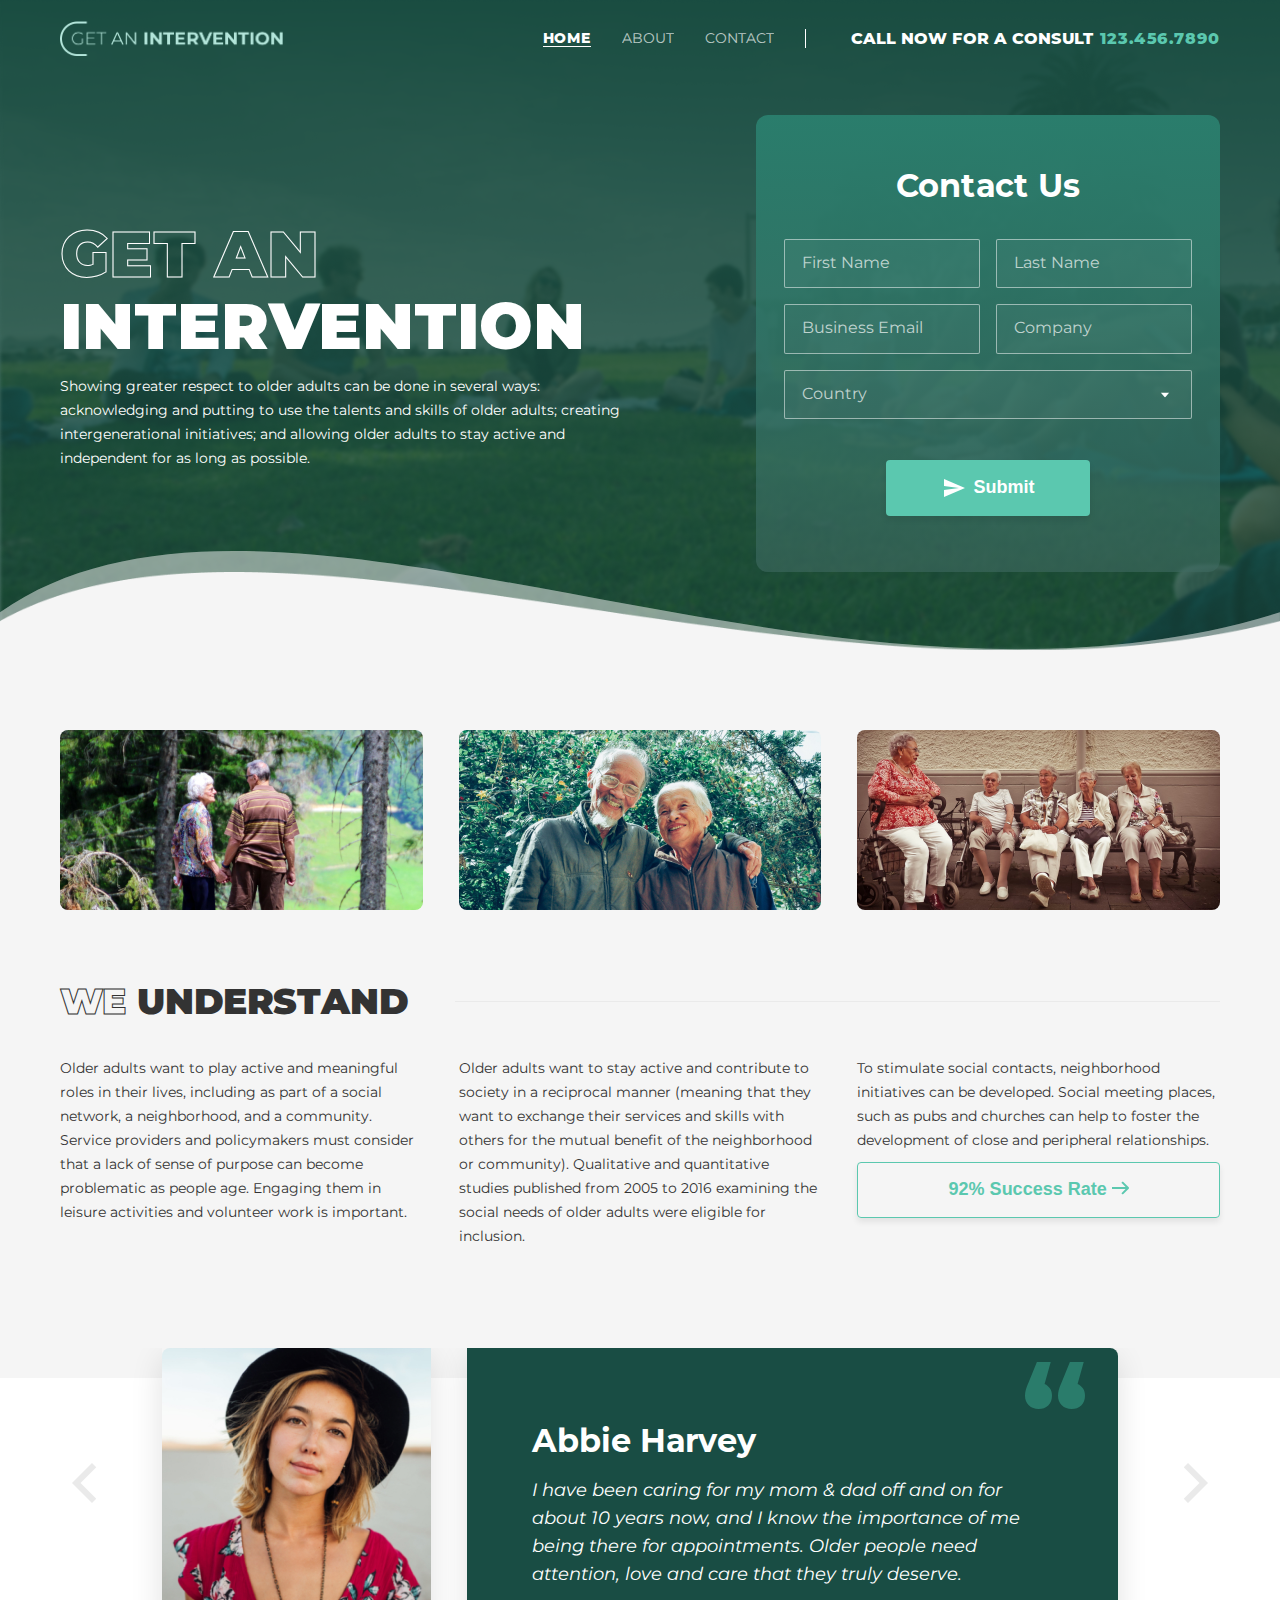
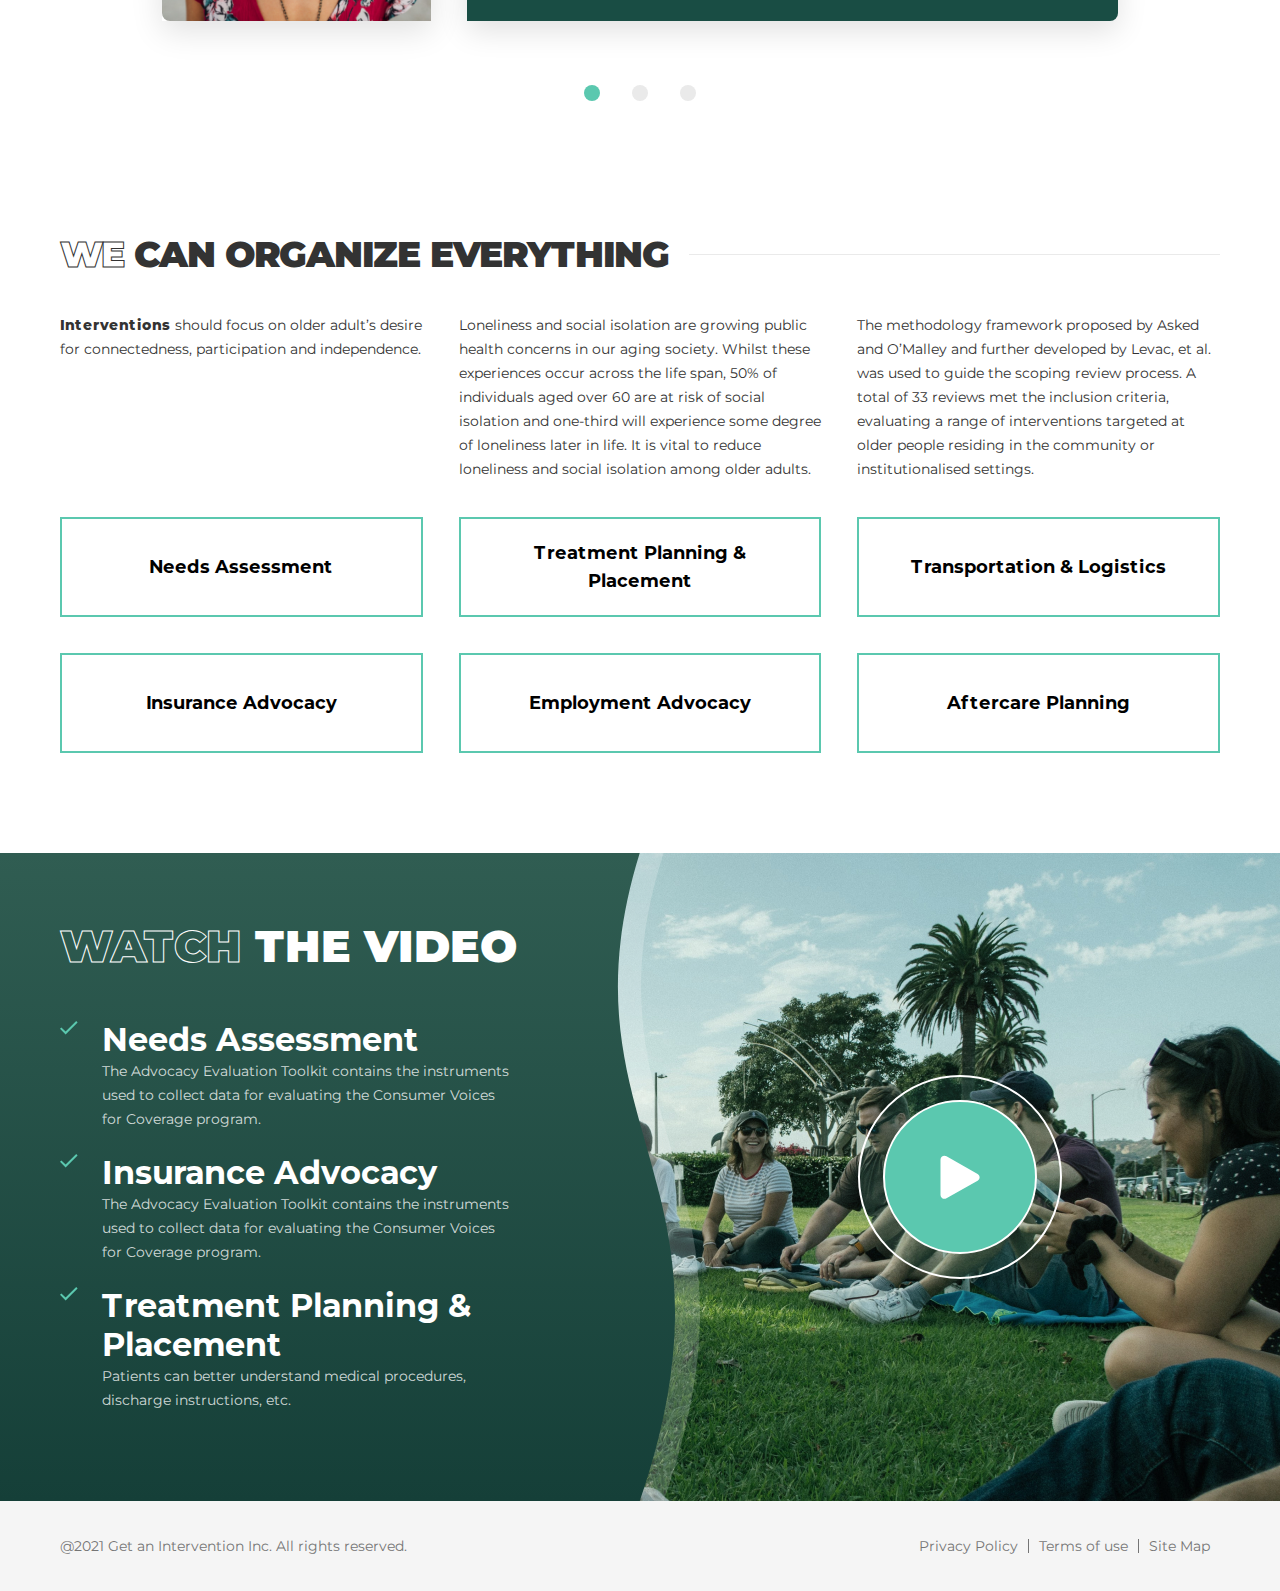
==== commit f8227ba4: "feat: :bug: UAT" ====
--- a/index.html
+++ b/index.html
@@ -8,27 +8,9 @@
     <link rel="stylesheet" href="./css/style.css" />
   </head>
   <body>
-    <section id="header-section" class="hidden">
-      <div class="main-container">
-        <div class="flex flex-wrap justify-between">
-          <div class="header-logo">
-            <img src="./public/images/logo.png" />
-          </div>
-          <div class="header-menu flex flex-wrap align-center">
-            <div class="header-menu-item active">HOME</div>
-            <div class="header-menu-item">ABOUT</div>
-            <div class="header-menu-item">CONTACT</div>
-            <div class="header-menu-contact">
-              CALL NOW FOR A CONSULT <span>123.456.7890</span>
-            </div>
-          </div>
-        </div>
-      </div>
-    </section>
-
     <section id="masthead-section">
       <div class="relative h-full">
-        <div class="h-fit main-container masthead-header">
+        <div class="h-fit main-container masthead-header desktop">
           <div
             class="flex flex-wrap justify-between align-center masthead-container"
           >
@@ -41,6 +23,44 @@
                 <div class="header-menu-item">ABOUT</div>
                 <div class="header-menu-item">CONTACT</div>
               </div>
+              <div class="header-menu-contact">
+                CALL NOW FOR A CONSULT <span>123.456.7890</span>
+              </div>
+            </div>
+          </div>
+        </div>
+
+        <div class="h-fit main-container masthead-header mobile">
+          <div
+            class="flex flex-wrap justify-between align-center masthead-container"
+          >
+            <div class="header-logo">
+              <img src="./public/images/logo.png" />
+            </div>
+            <div id="mobile-menu-toggle">
+              <img src="./public/icons/mobile-menu.svg" />
+            </div>
+          </div>
+        </div>
+        <div class="mobile-menu" id="mobile-menu">
+          <div class="mobile-menu-close" id="mobile-menu-close">
+            <svg
+              xmlns="http://www.w3.org/2000/svg"
+              viewBox="0 0 30 30"
+              width="30px"
+              height="30px"
+            >
+              <path
+                d="M 7 4 C 6.744125 4 6.4879687 4.0974687 6.2929688 4.2929688 L 4.2929688 6.2929688 C 3.9019687 6.6839688 3.9019687 7.3170313 4.2929688 7.7070312 L 11.585938 15 L 4.2929688 22.292969 C 3.9019687 22.683969 3.9019687 23.317031 4.2929688 23.707031 L 6.2929688 25.707031 C 6.6839688 26.098031 7.3170313 26.098031 7.7070312 25.707031 L 15 18.414062 L 22.292969 25.707031 C 22.682969 26.098031 23.317031 26.098031 23.707031 25.707031 L 25.707031 23.707031 C 26.098031 23.316031 26.098031 22.682969 25.707031 22.292969 L 18.414062 15 L 25.707031 7.7070312 C 26.098031 7.3170312 26.098031 6.6829688 25.707031 6.2929688 L 23.707031 4.2929688 C 23.316031 3.9019687 22.682969 3.9019687 22.292969 4.2929688 L 15 11.585938 L 7.7070312 4.2929688 C 7.5115312 4.0974687 7.255875 4 7 4 z"
+                fill="white"
+              />
+            </svg>
+          </div>
+          <div class="flex flex-wrap align-center h-full">
+            <div class="w-full">
+              <div class="mobile-menu-item active">HOME</div>
+              <div class="mobile-menu-item">ABOUT</div>
+              <div class="mobile-menu-item">CONTACT</div>
               <div class="header-menu-contact">
                 CALL NOW FOR A CONSULT <span>123.456.7890</span>
               </div>
@@ -148,7 +168,11 @@
                   <div class="grid masthead-select-container">
                     <div class="custom-select-container">
                       <label for="country" class="custom-label">Country</label>
-                      <select class="custom-input" name="country" required>
+                      <select
+                        class="custom-input custom-select"
+                        name="country"
+                        required
+                      >
                         <option disabled selected value=""></option>
                         <option value="US">United States</option>
                         <option value="IN">Indonesia</option>
@@ -381,9 +405,10 @@
       <div class="main-container">
         <div class="flex flex-wrap align-center organized-title-container">
           <h1 class="general-title black organized-title">
-            <span>WE</span> CAN ORGANIZE EVERYTHING
+            <span>WE</span> CAN ORGANIZE <br />
+            EVERYTHING
           </h1>
-          <div class="divider"></div>
+          <div class="divider organized-divider"></div>
         </div>
         <div class="grid organized-content">
           <div class="">
@@ -738,9 +763,9 @@
       </div>
     </footer>
 
-    <script src="./js/index.js" type="text/javascript"></script>
     <script src="./js/slider.js" type="text/javascript"></script>
     <script src="./js/input.js" type="text/javascript"></script>
     <script src="./js/video.js" type="text/javascript"></script>
+    <script src="./js/mobile-menu.js" type="text/javascript"></script>
   </body>
 </html>
--- a/css/style.css
+++ b/css/style.css
@@ -12,6 +12,7 @@
 @import "organized.css";
 @import "video.css";
 @import "footer.css";
+@import "thankyou.css";
 
 @import "_1280px.css";
 @import "_1024px.css";
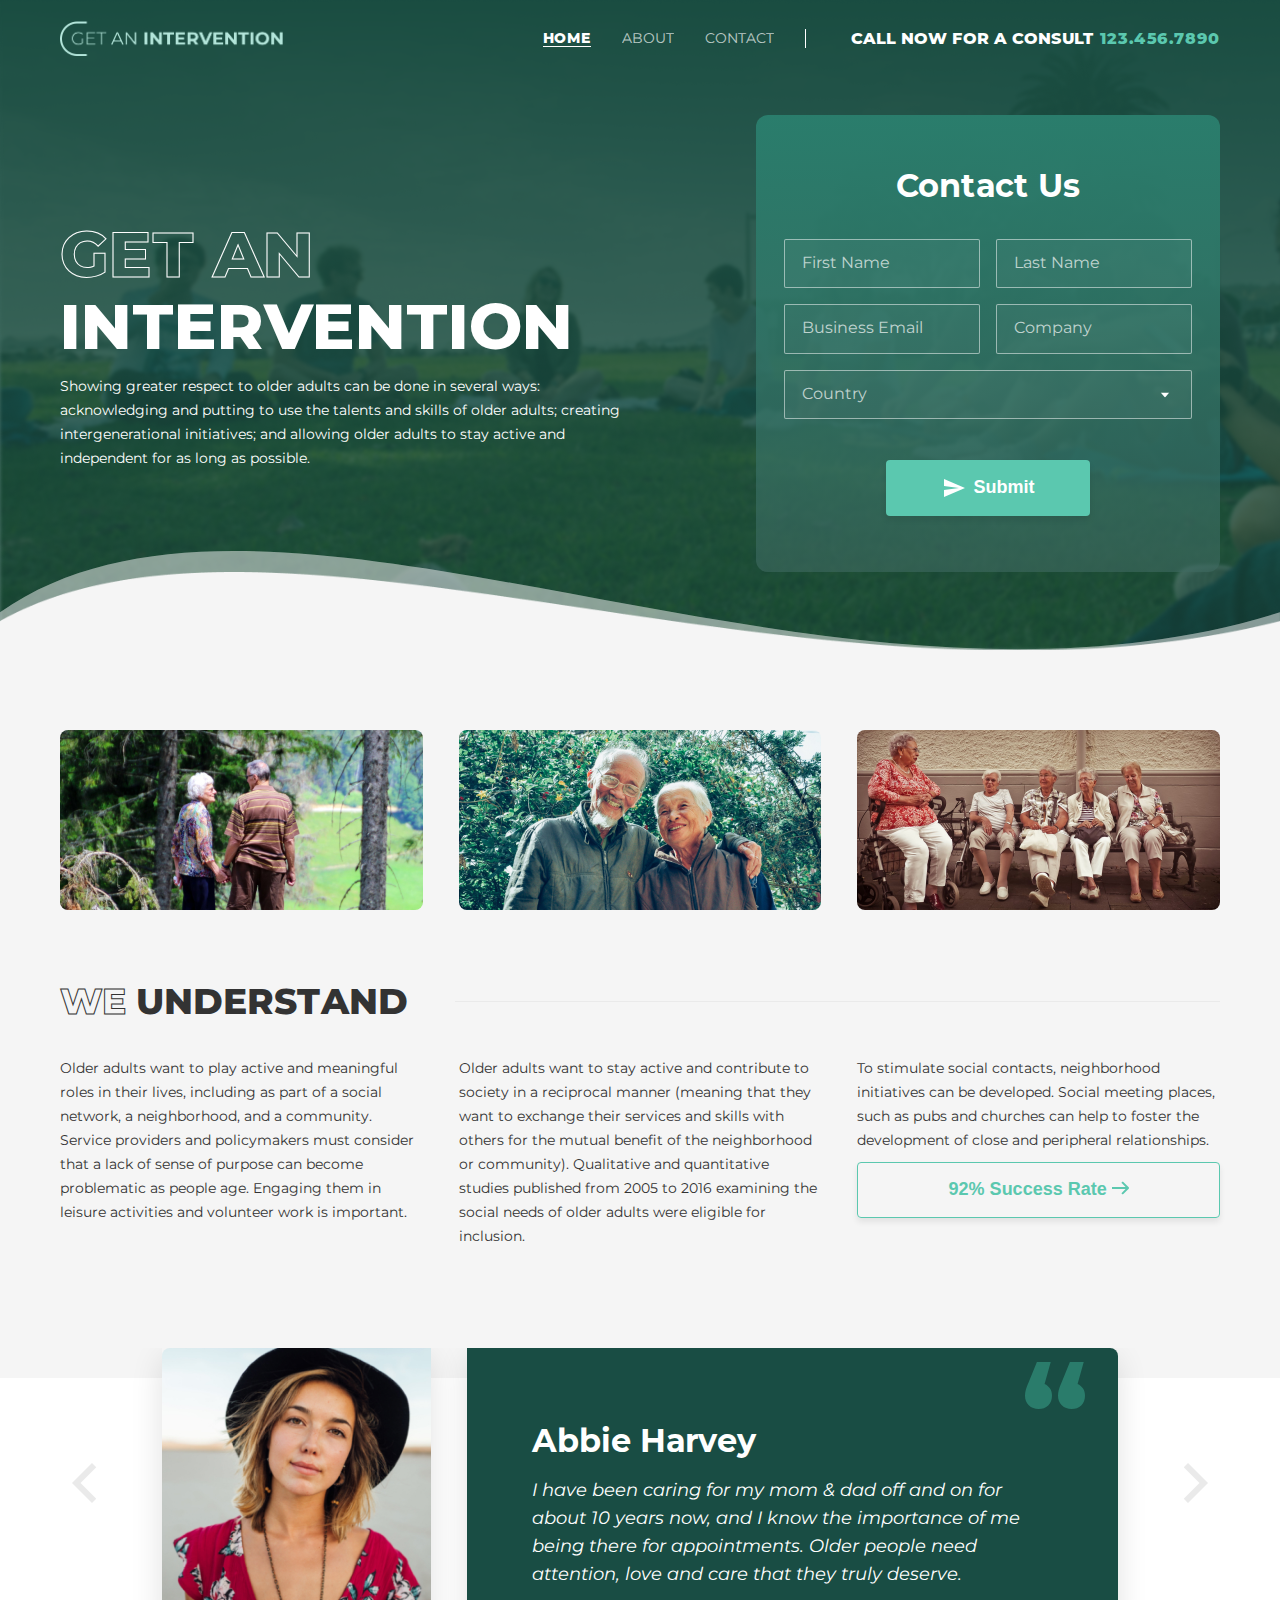
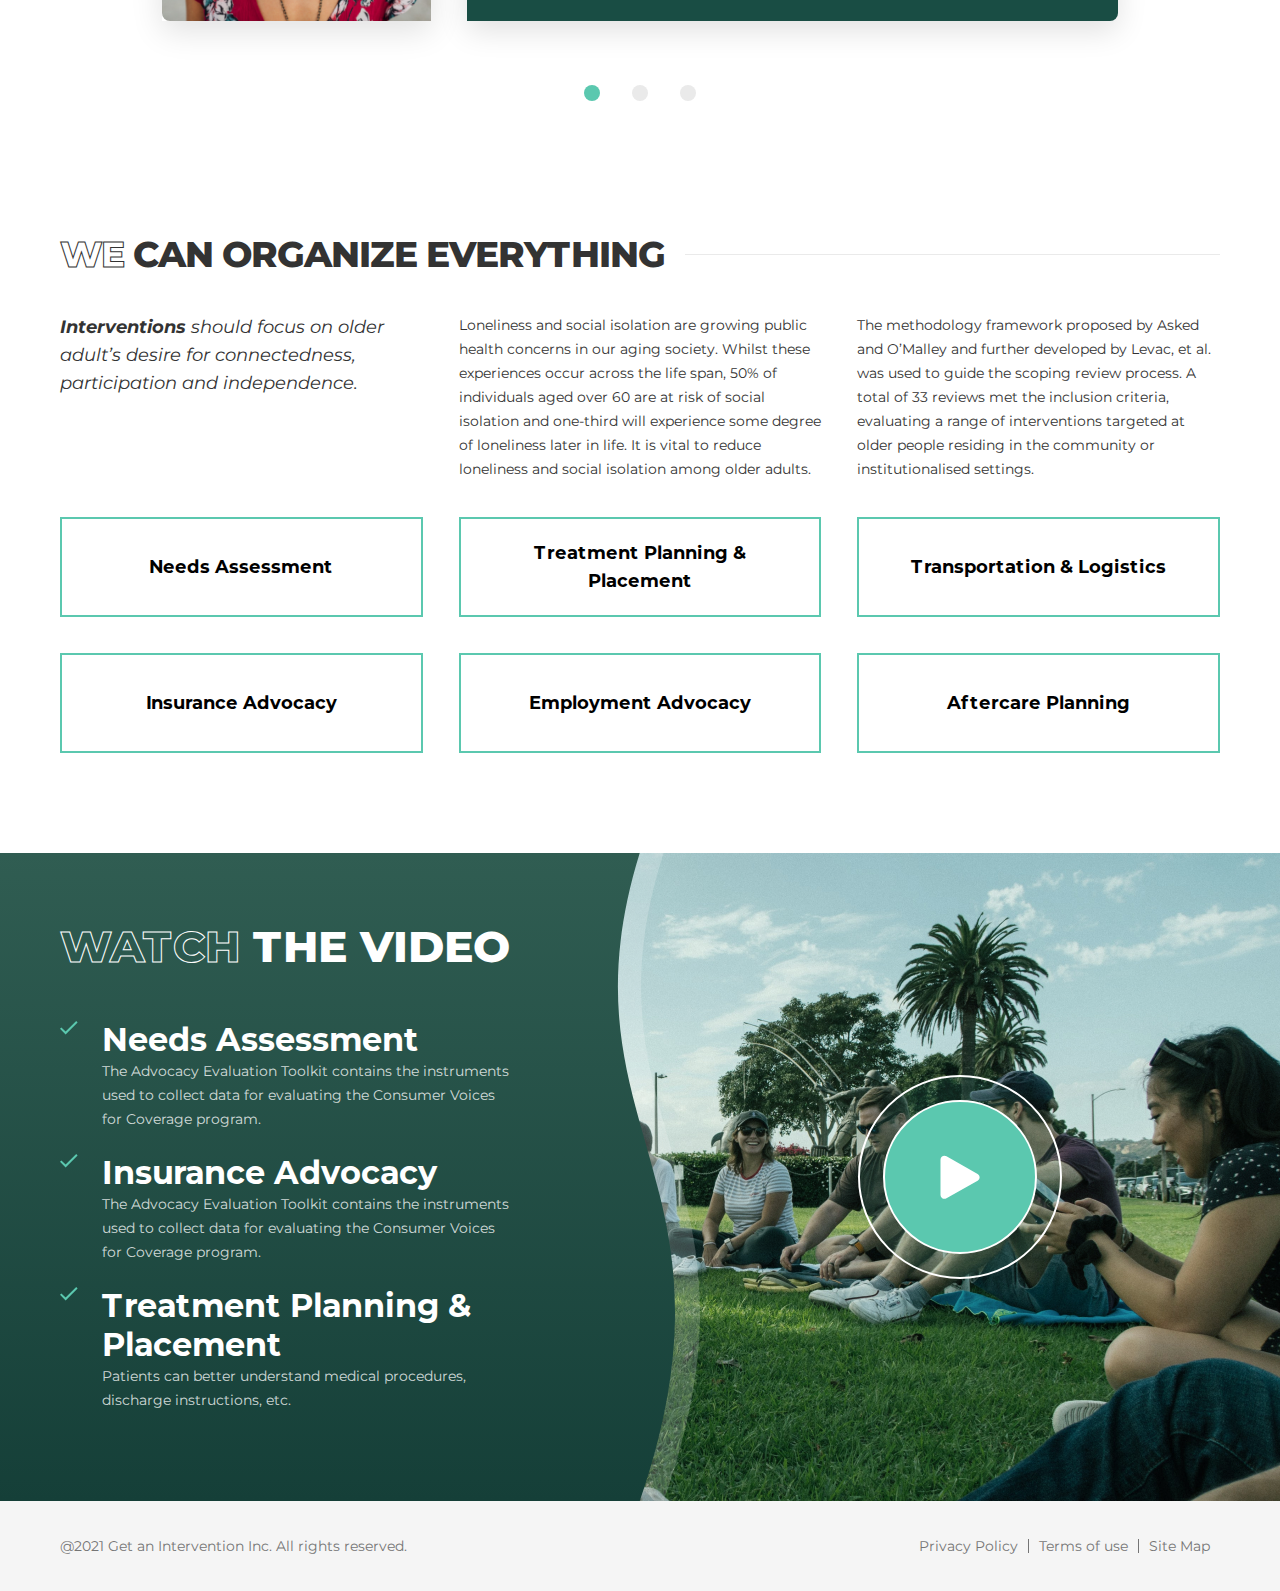
==== commit 1e308813: "fix: :bug: font style on organized section" ====
--- a/index.html
+++ b/index.html
@@ -411,7 +411,7 @@
           <div class="divider organized-divider"></div>
         </div>
         <div class="grid organized-content">
-          <div class="">
+          <div class="organized-content-first">
             <p>
               <strong>Interventions</strong> should focus on older adult’s
               desire for connectedness, participation and independence.
